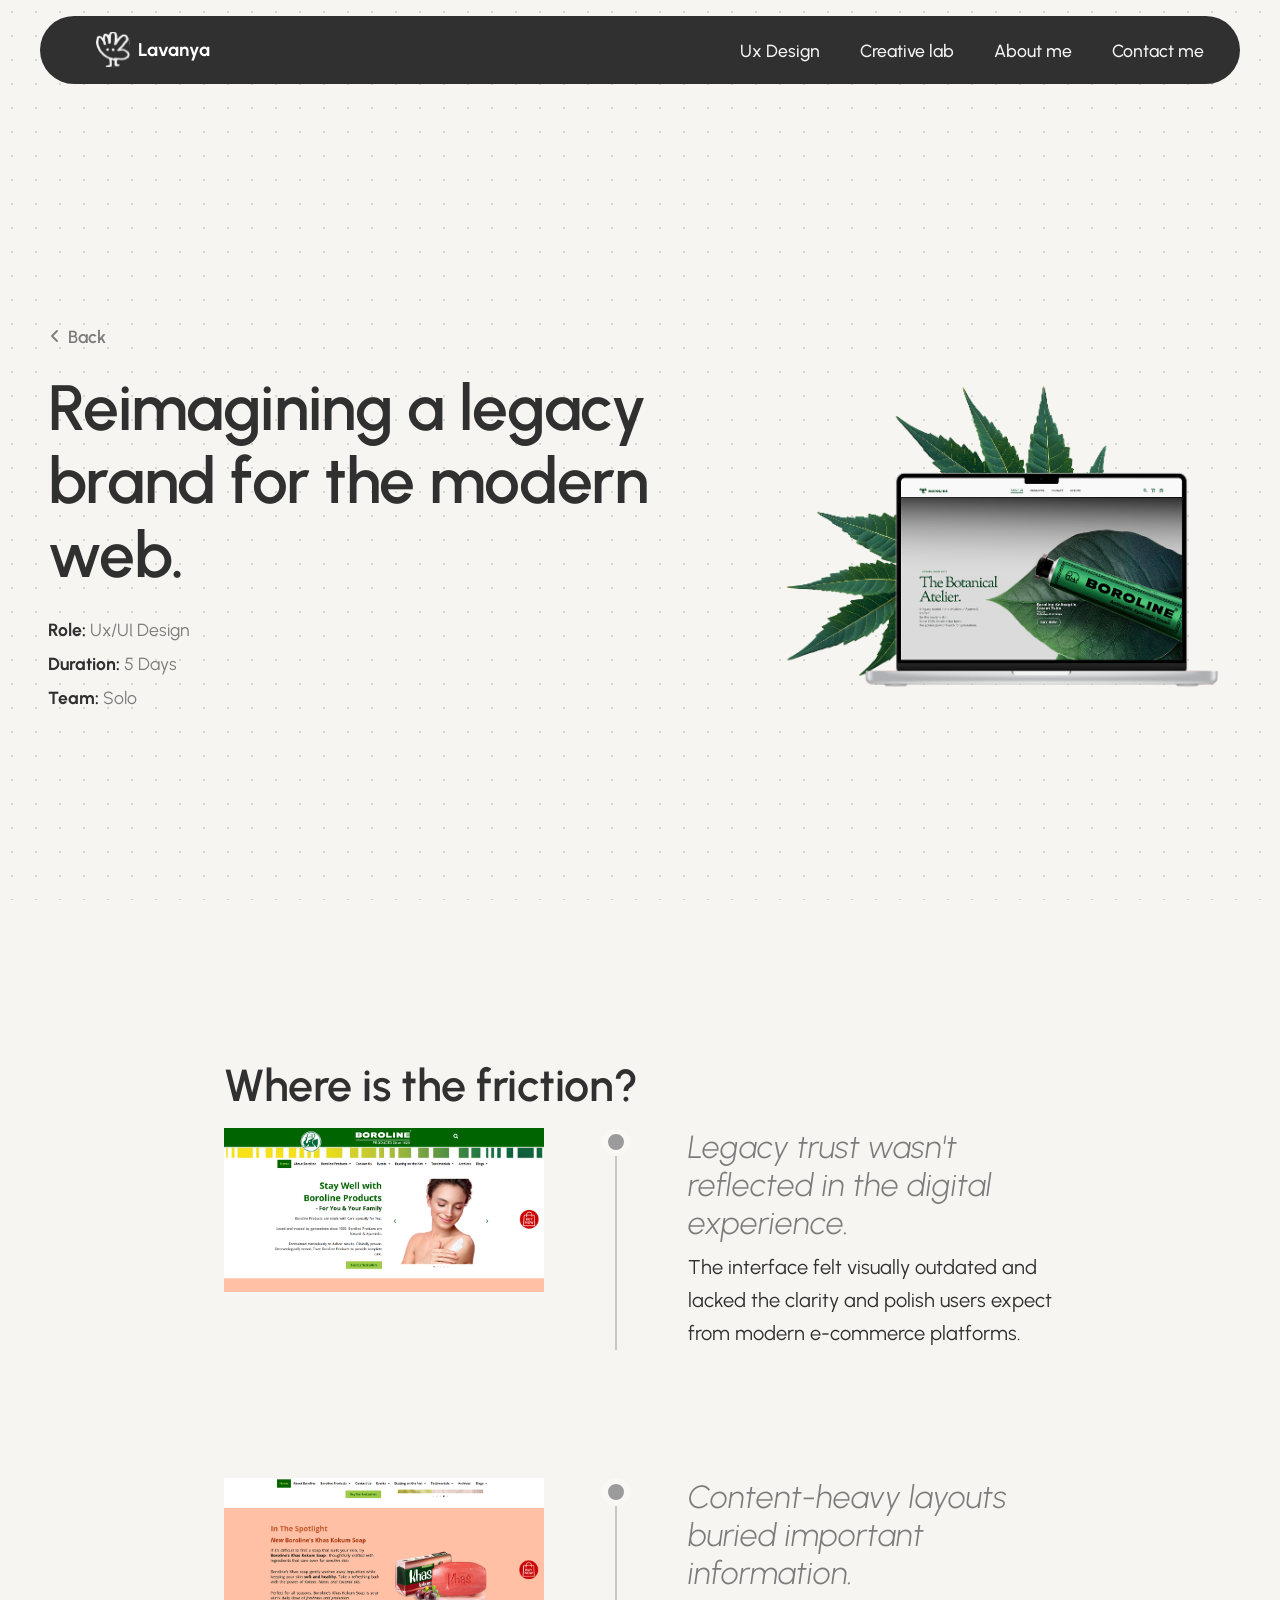
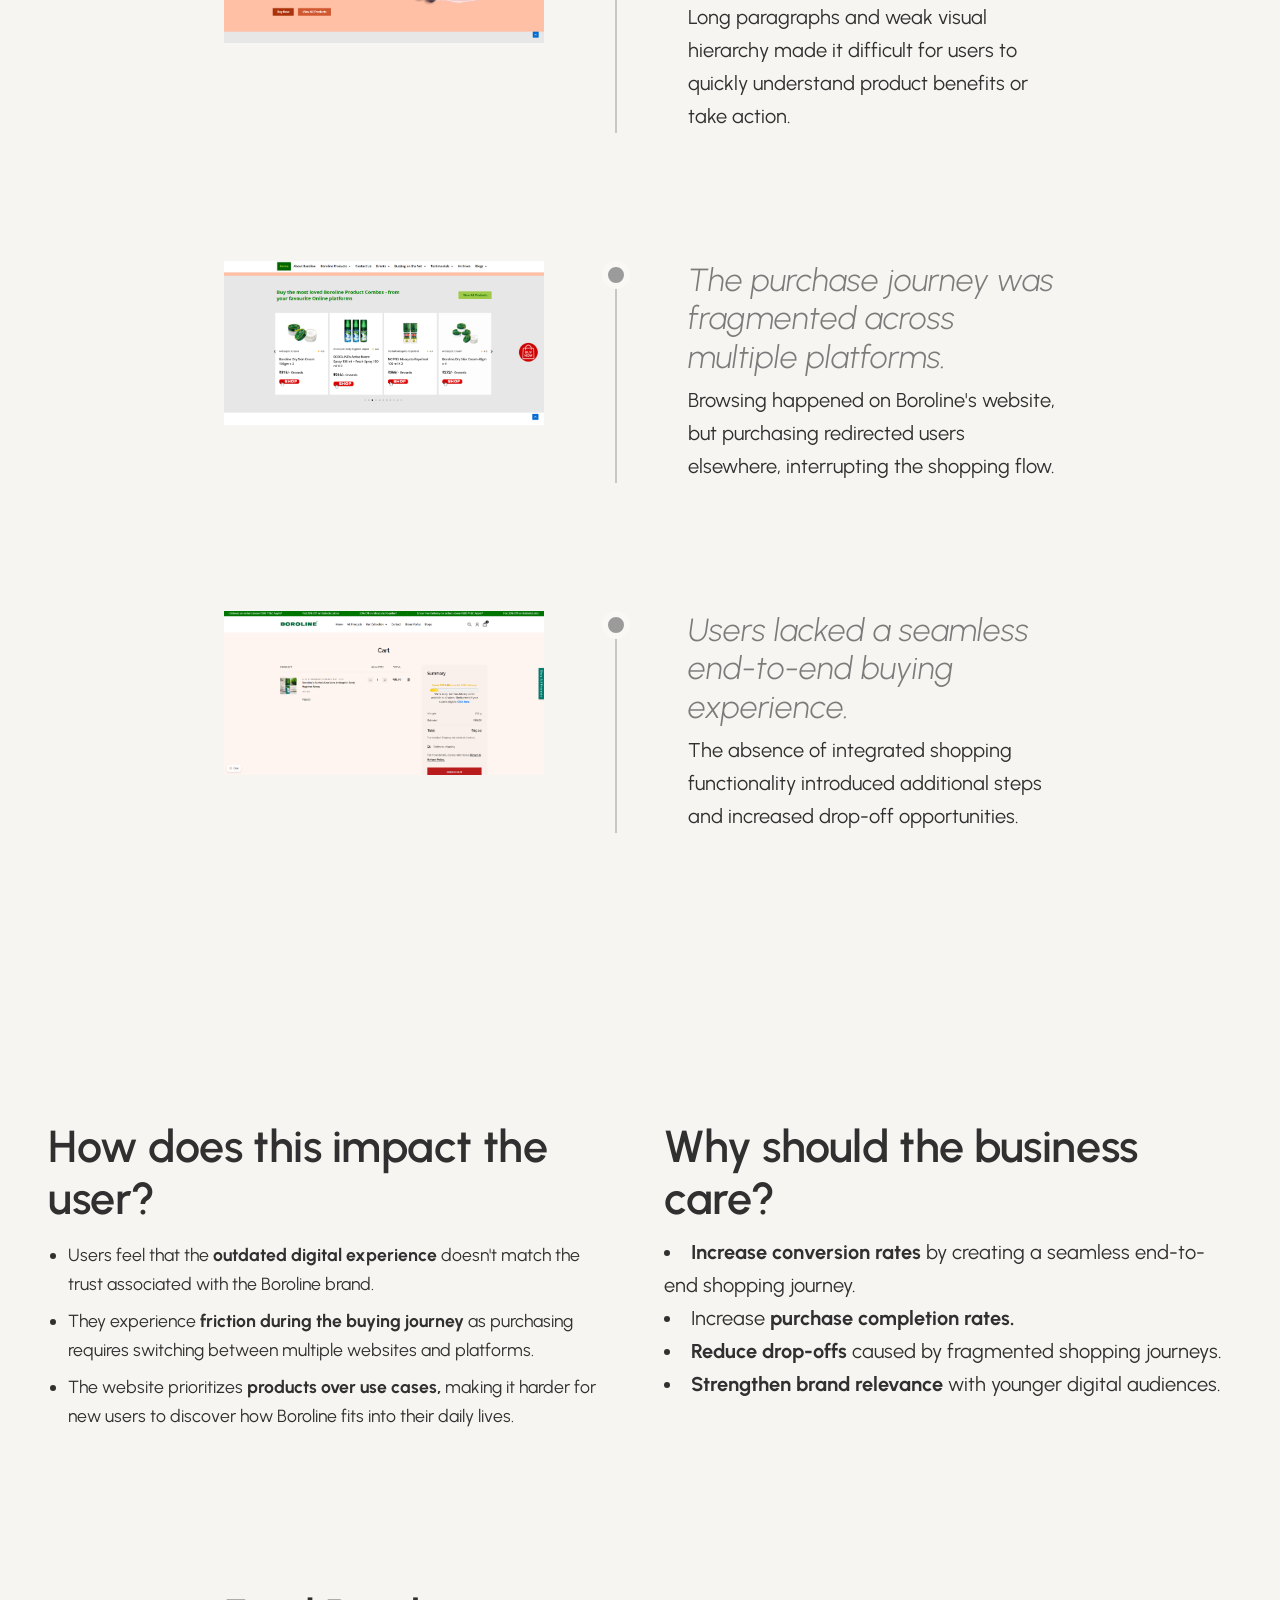
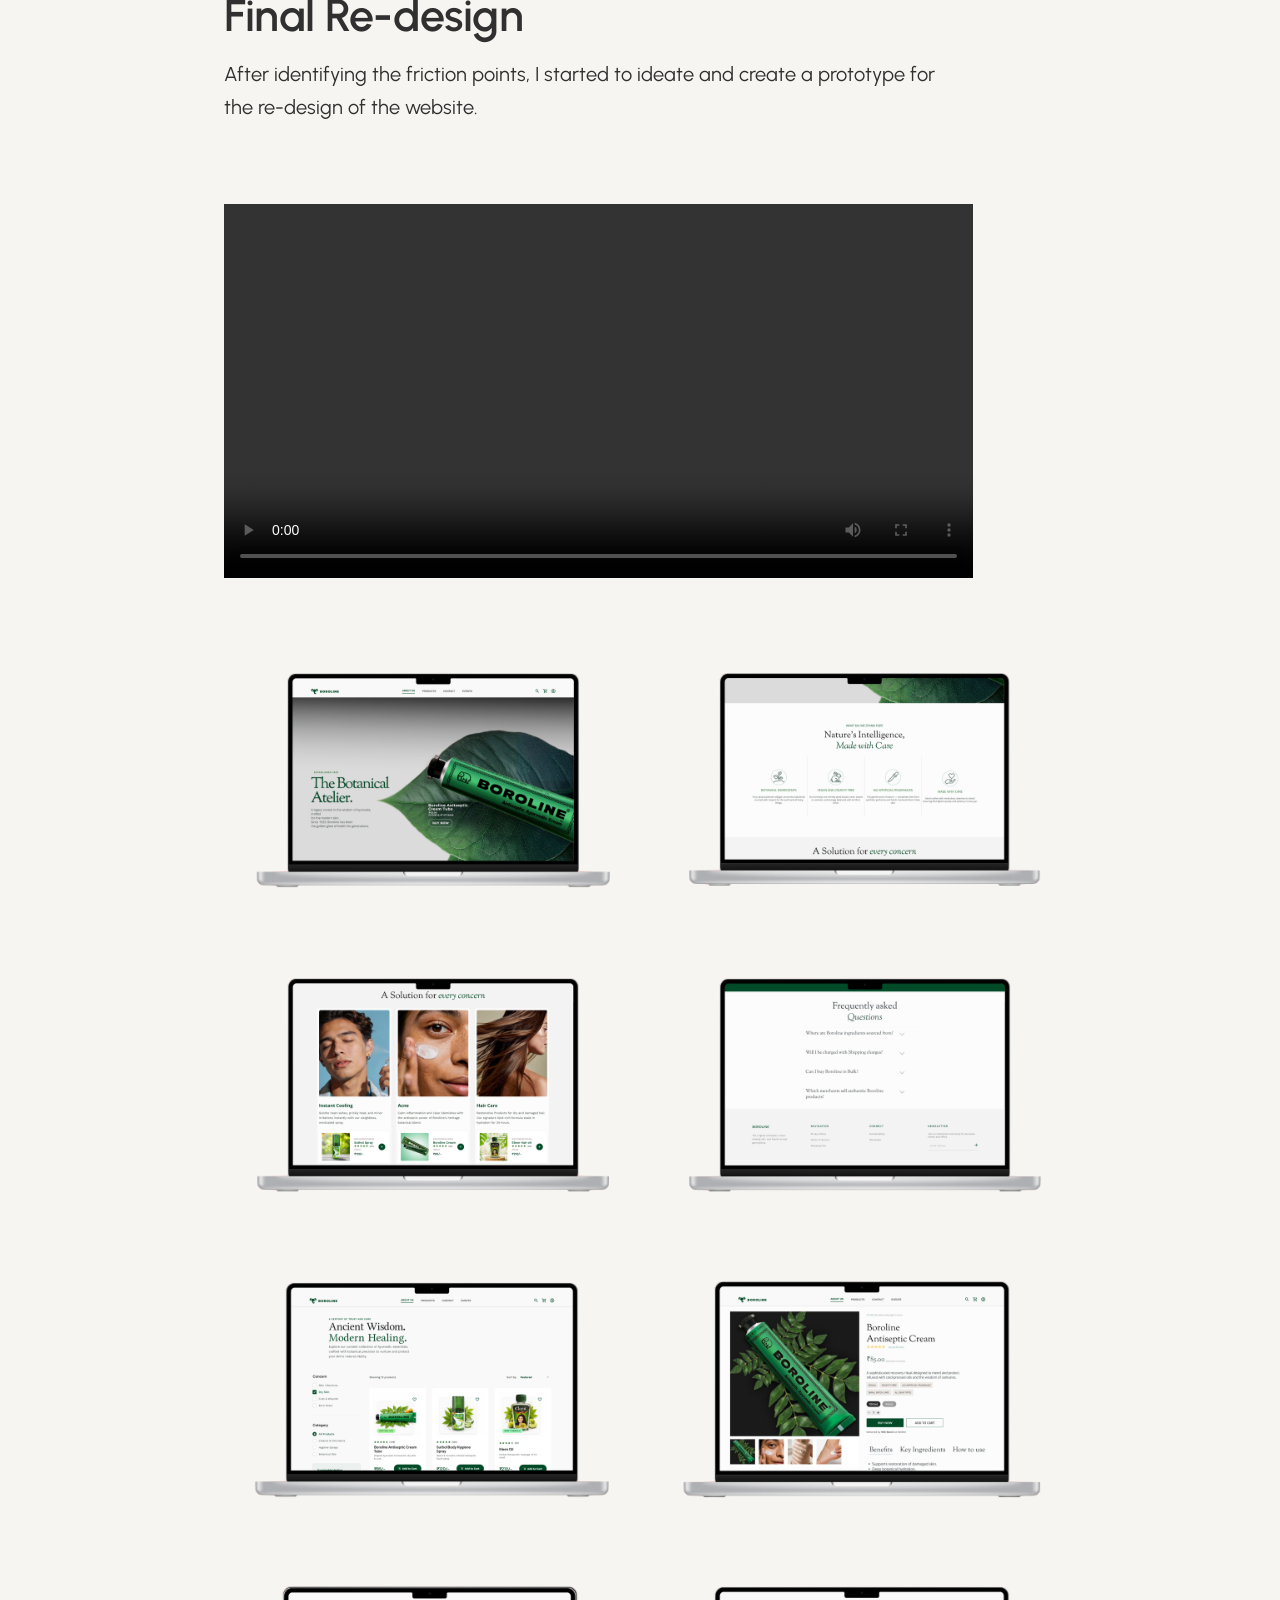
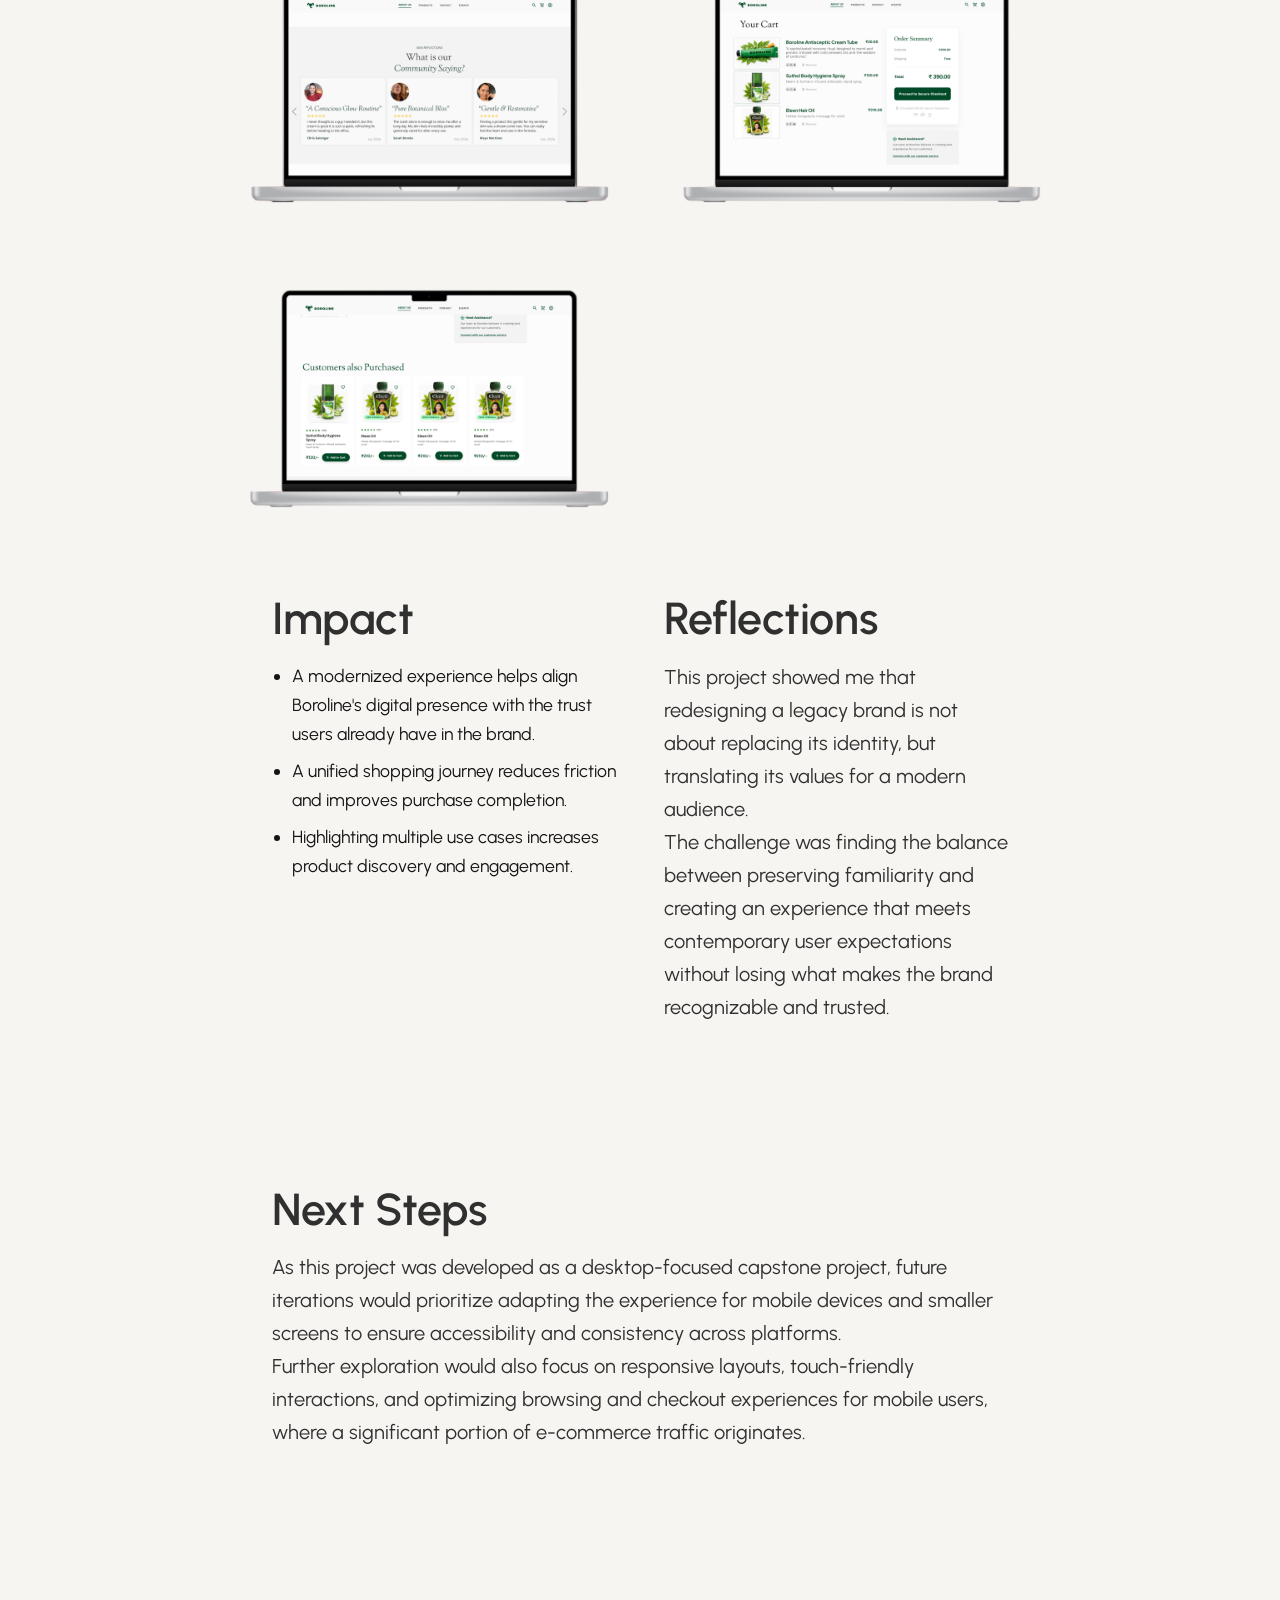
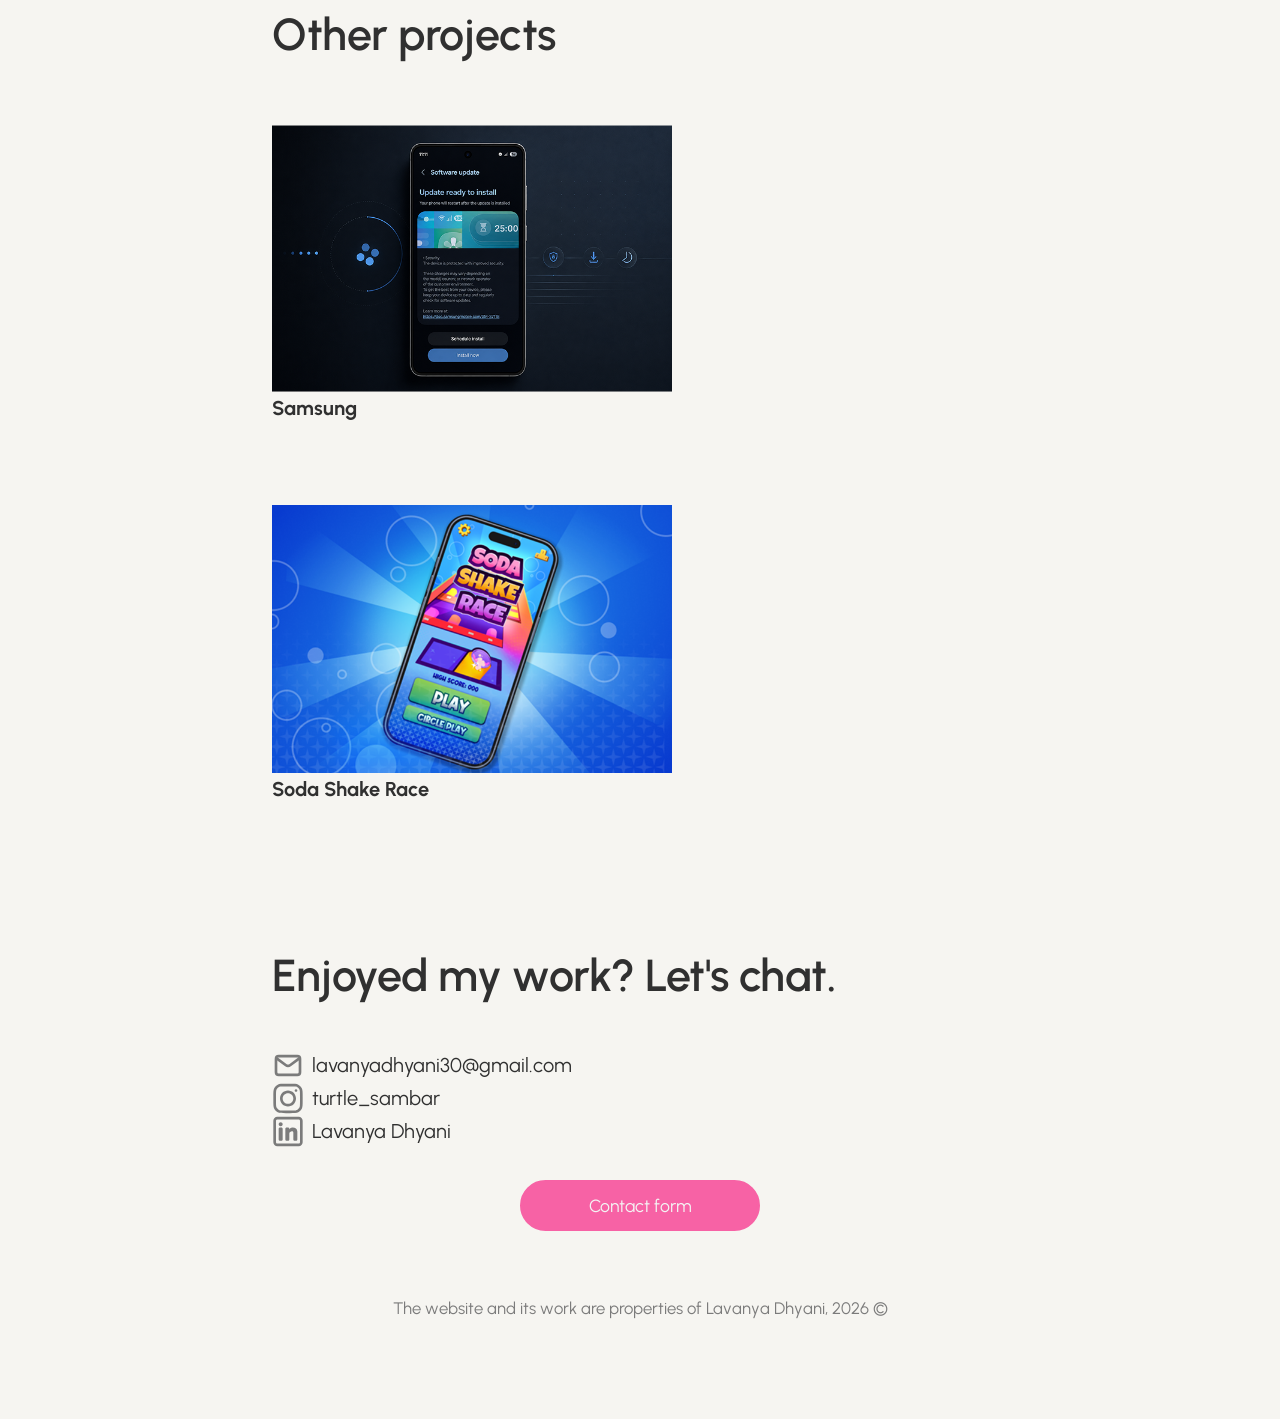
==== Boroline.html @ c887b166 "15-07-2026 19:47" ====
<!DOCTYPE html>
<html lang="en">
<head>
  <meta charset="UTF-8">
  <meta name="viewport" content="width=device-width, initial-scale=1.0">
  <title>Boroline — UX Case Study | Lavanya Dhyani</title>
  <meta name="description" content="A UX case study reimagining how Samsung handles software update permissions — less jarring, more transparent, and better for the user.">
  <link rel="preconnect" href="https://fonts.googleapis.com">
  <link rel="preconnect" href="https://fonts.gstatic.com" crossorigin>
  <link href="https://fonts.googleapis.com/css2?family=Urbanist:wght@400;500;600;700;800&display=swap" rel="stylesheet">
  <link rel="stylesheet" href="./css/style.css">
 
</head>
<body>

  <a class="skip-link" href="#main-content">Skip to main content</a>
  <div class="dot-grid-bg" aria-hidden="true"></div>

 <!-- ============ HEADER / NAV (fixed on every breakpoint) ============ -->
  <header class="site-header" id="top">
    <div class="nav-pill">

      <a class="logo" href="#hero-content" aria-label="Lavanya, back to top of page">
        <svg class="logo-icon" viewBox="0 0 32 32" aria-hidden="true" focusable="false">
          <img src="assets/images/logo.svg" alt="hand caricature that waves at you">
        </svg>
        <span class="logo-text">Lavanya</span>
      </a>

      <!-- Visible inline on desktop, hidden below 1024px -->
      <nav class="primary-nav" aria-label="Primary">
        <ul>
          <li><a href="index.html#ux-design">Ux Design</a></li>
          <li><a href="index.html#creative-lab">Creative lab</a></li>
          <li><a href="index.html#about">About me</a></li>
          <li><a href="index.html#contact-me">Contact me</a></li>
        </ul>
      </nav>

      <!-- Visible below 1024px, hidden on desktop -->
      <button type="button" class="menu-toggle" id="menu-toggle" aria-expanded="false" aria-controls="mobile-menu" aria-label="Open menu">
        <span class="hamburger-icon" aria-hidden="true">
          <span></span><span></span><span></span>
        </span>
      </button>

    </div>
  </header>

  <!-- ============ MOBILE / TABLET SLIDE-IN MENU ============ -->
  <div class="mobile-menu" id="mobile-menu" role="dialog" aria-modal="true" aria-label="Site navigation" aria-hidden="true">
    <div class="mobile-menu-inner">
      <div class="mobile-menu-header">
        <a class="logo logo--light" href="#top" aria-label="Lavanya, back to top of page">
          <svg class="logo-icon" viewBox="0 0 32 32" aria-hidden="true" focusable="false">
             <img src="assets/images/logo.svg" alt="hand caricature that waves at you">
          </svg>
          <span class="logo-text">Lavanya</span>
        </a>
        <button type="button" class="menu-close" id="menu-close" aria-label="Close menu">
          <svg viewBox="0 0 24 24" aria-hidden="true" focusable="false">
            <path d="M5 5L19 19M19 5L5 19" stroke="currentColor" stroke-width="2" stroke-linecap="round"/>
          </svg>
        </button>
      </div>

      <nav aria-label="Mobile">
        <ul class="mobile-nav-list">
          <li><a href="index.html#ux-design">Ux Design</a></li>
          <li><a href="index.html#creative-lab">Creative lab</a></li>
          <li><a href="index.html#about">About me</a></li>
          <li><a href="index.html#contact-me">Contact me</a></li>
        </ul>
      </nav>
    </div>
  </div>

  <main id="main-content">

    <!-- ===== HERO ===== -->
    <section class="cs-hero">
   

      <div class="cs-hero-inner">

        <div class="cs-hero-text">
          <a class="cs-back" href="index.html" aria-label="Back to portfolio">
            <svg width="14" height="14" viewBox="0 0 14 14" aria-hidden="true" focusable="false" fill="none">
              <path d="M9 2L4 7l5 5" stroke="currentColor" stroke-width="1.8" stroke-linecap="round" stroke-linejoin="round"/>
            </svg>
            Back
          </a>
          <h1>Reimagining a legacy brand for the modern web.</h1>
          <ul class="cs-meta-list">
            <li><span class="meta-label">Role:</span> Ux/UI Design</li>
            <li><span class="meta-label">Duration:</span> 5 Days</li>
            <li><span class="meta-label">Team:</span> Solo</li>
          </ul>
        </div>

        <!-- Replace placeholder with your phone mockup PNG (transparent bg) -->
        <div class="cs-hero-img-wrap">
          <img src="./assets/images/Boroline/Boroline_Hero.png" alt="mock-up of a modern and new Boroline website" loading="eager">
        </div>

      </div>
    </section>

     <!========== ! Where is the friction ====================> 

    <section class="friction-section">

    <h2>Where is the friction?</h2>

  

    <!-- 1-->
    <div class="friction-item">

        <div class="friction-images">
            <img src="assets/images/Boroline/Bor_olddes_1.png" alt="illustration of a woman trying to book a taxi through app but accidentally clicking auto-update button instead">
            
        </div>

        <div class="friction-divider">
            <div class="friction-dot"></div>
        </div>

        <div class="friction-content">

            <blockquote class="Friction-quote">
               Legacy trust wasn't reflected in the digital experience.
            </blockquote>

            <p >
                The interface felt visually outdated and lacked the clarity and polish users expect from modern e-commerce platforms.
            </p>

      


        </div>

    </div>

        <!-- 2-->
    <div class="friction-item">

        <div class="friction-images">
            <img src="assets/images/Boroline/Bor_olddes_2.png" alt="illustration of a woman trying to book a taxi through app but accidentally clicking auto-update button instead">
            
        </div>

        <div class="friction-divider">
            <div class="friction-dot"></div>
        </div>

        <div class="friction-content">

            <blockquote class="Friction-quote">
               Content-heavy layouts buried important information.
            </blockquote>

            <p >
                Long paragraphs and weak visual hierarchy made it difficult for users to quickly understand product benefits or take action.
            </p>

      


        </div>

    </div>

    
        <!-- 3-->
    <div class="friction-item">

        <div class="friction-images">
            <img src="assets/images/Boroline/Bor_olddes_3.png" alt="illustration of a woman trying to book a taxi through app but accidentally clicking auto-update button instead">
            
        </div>

        <div class="friction-divider">
            <div class="friction-dot"></div>
        </div>

        <div class="friction-content">

            <blockquote class="Friction-quote">
               The purchase journey was fragmented across multiple platforms.
            </blockquote>

            <p >
                Browsing happened on Boroline's website, but purchasing redirected users elsewhere, interrupting the shopping flow.
            </p>

      


        </div>

    </div>

            <!-- 4-->
    <div class="friction-item">

        <div class="friction-images">
            <img src="assets/images/Boroline/Bor_olddes_6.png" alt="illustration of a woman trying to book a taxi through app but accidentally clicking auto-update button instead">
            
        </div>

        <div class="friction-divider">
            <div class="friction-dot"></div>
        </div>

        <div class="friction-content">

            <blockquote class="Friction-quote">
              Users lacked a seamless end-to-end buying experience.
            </blockquote>

            <p >
                The absence of integrated shopping functionality introduced additional steps and increased drop-off opportunities.
            </p>

      


        </div>

    </div>

   
   

</section>
    
    <!-- ===== USER GOALS / BUSINESS GOALS ===== -->
    <section class="cs-section" aria-labelledby="goals-heading">
      <div class="cs-inner">
        <div class="cs-goals-grid">
          <div>
            <h2 id="goals-heading">How does this impact the user?</h2>
        
            <ul class="cs-goal-list">
              <li>Users feel that the <b>outdated digital experience </b> doesn't match the trust associated with the Boroline brand. </b></li>
              <li>They experience <b>friction during the buying journey </b> as purchasing requires switching between multiple websites and platforms.</li>
  
              <li>The website prioritizes <b>products over use cases, </b> making it harder for new users to discover how Boroline fits into their daily lives.</li>
              

            </ul>
          </div>
          <div>
            <h2>Why should the business care?</h2>
            
              <li><b>Increase conversion rates </b> by creating a seamless end-to-end shopping journey.</li>
        
              <li>Increase <b>purchase completion rates.</b> </li>
              <li><b>Reduce drop-offs </b> caused by fragmented shopping journeys.</li>
              <li> <b>Strengthen brand relevance </b>with younger digital audiences.</li>
            </ul>
          </div>
        </div>
      </div>
    </section>

    <!-- ===== DESIGN PROCESS ===== -->
    <section class="friction-section">

    <h2>Final Re-design</h2>

    <p class="friction-intro">
        After identifying the friction points, I started to ideate and create a prototype for the re-design of the website. </P>

           <video controls preload="metadata"  width="90%" height="50%"  >
               <source src="assets/images/Boroline/BorolineScreenRecording.mp4" type="video/mp4">
               <track kind="captions" src="captions.vtt" srclang="en" label="English">
              
             </video>

        <div class="boro-final-des">

        <div class="boro-img-conainer">
           <img class="boro-final-img" loading="eager" src="assets/images/Boroline/1.png">
             
           </div>

        
        <div class="boro-img-conainer">
           <img class="boro-final-img" loading="eager" src="assets/images/Boroline/2.png">
             
           </div>

        
        <div class="boro-img-conainer">
           <img class="boro-final-img" loading="eager" src="assets/images/Boroline/3.png">
            
           </div>

        
        <div class="boro-img-conainer">
           <img class="boro-final-img" loading="eager" src="assets/images/Boroline/4.png">
             
           </div>
        
        
        <div class="boro-img-conainer">
           <img class="boro-final-img" loading="eager" src="assets/images/Boroline/5.png">
             
           </div>

           
        <div class="boro-img-conainer">
           <img class="boro-final-img" loading="eager" src="assets/images/Boroline/6.png">
             
           </div>

        
        <div class="boro-img-conainer">
           <img class="boro-final-img" loading="eager" src="assets/images/Boroline/7.png">
            
           </div>

          
        <div class="boro-img-conainer">
           <img class="boro-final-img" loading="eager" src="assets/images/Boroline/8.png">
             
           </div>

          
        <div class="boro-img-conainer">
           <img class="boro-final-img" loading="eager" src="assets/images/Boroline/9.png">
            
           </div>

   
           
       
        
        </div>

    

    <!-- ===== IMPACT & REFLECTIONS ===== -->
    <section class="cs-section" aria-labelledby="impact-heading">
      <div class="cs-inner">
        <div class="cs-two-col">
          <div>
            <h2 id="impact-heading">Impact</h2>
            <ul class="cs-bullet-list">
              <li>A modernized experience helps align Boroline's digital presence with the trust users already have in the brand.</li>
              <li>A unified shopping journey reduces friction and improves purchase completion.</li>
              <li>Highlighting multiple use cases increases product discovery and engagement.</b></li>
            </ul>
          </div>
          <div>
            <h2>Reflections</h2>
            <p>This project showed me that redesigning a legacy brand is not about replacing its identity, but translating its values for a modern audience. <br>The challenge was finding the balance between preserving familiarity and creating an experience that meets contemporary user expectations without losing what makes the brand recognizable and trusted.
</p>
            
          </div>
        </div>
      </div>
    </section>

    <!-- ===== Next steps ===== -->
    <section class="cs-section" aria-labelledby="research-heading">
      <div class="cs-inner">
        <h2 id="research-heading">Next Steps</h2>
     <p>  As this project was developed as a desktop-focused capstone project, future iterations would prioritize adapting the experience for mobile devices and smaller screens to ensure accessibility and consistency across platforms. <br>

Further exploration would also focus on responsive layouts, touch-friendly interactions, and optimizing browsing and checkout experiences for mobile users, where a significant portion of e-commerce traffic originates.</p>
    </section>
     <!-- ===== other projects ===== -->
        <section class="my-other-projects" aria-labelledby="research-heading">
      <div class="other-projects">
        <h2 id="research-heading">Other projects</h2>
        <div class="other-proj-img-container">

        <div class="projects-thumbnails"> 
          <a href=Samsung.html class="other-proj-link">
           <img src="assets/images/samsung-thumnail.png" class="other-proj-img" alt="soda shake race thumbnail"> </a>
              <figcaption> <a href=Samsung.html class="other-proj-link"> Samsung</a>
              </figcaption> 
        </div>
        
         <div class="projects-thumbnails"> <a href=SodaShakeRace.html class="other-proj-link">
           <img src="assets/images/sodashakerace-thumnail.png" class="other-proj-img" alt="soda shake race thumbnail"></a>
             <figcaption> <a href=SodaShakeRace.html class="other-proj-link">Soda Shake Race </a></figcaption>
           </div>
      </div>
      
            
    </section>
     <!-- ============ Contact info ============ -->
     <section class="contact-me" id="contact-me">
      <div class="contact-heading"> <h2> Enjoyed my work? Let's chat.</h2>
  <div class="contact-icons"></div> 
  </div> 
  <div class="contact-list">
   <ul class="contact information"> 
    <li class="contact-list"> <img class="contact-icons" src="assets\images\email-svgrepo-com.svg" alt="email icon"> <a href="mailto:lavanyadhyani30@gmail.com" class="contact-links" target="_blank">lavanyadhyani30@gmail.com </a></li> 
    <li class="contact-list"> <img class="contact-icons" src="assets\images\instagram-svgrepo-com.svg" alt="instagram logo icon"> <a href="https://www.instagram.com/turtle_sambar?utm_source=ig_web_button_share_sheet&igsh=ZDNlZDc0MzIxNw==" class="contact-links" target="_blank">turtle_sambar</a></li> 
    <li class="contact-list"> <img class="contact-icons" src="assets\images\linkedin-svgrepo-com.svg" alt="Linkedin logo icon"> <a href="https://www.linkedin.com/in/lavanya-dhyani-18b6351b6/" class="contact-links" target="_blank">Lavanya Dhyani</a></li> 
   </ul>
  </div>
     <a href="https://forms.gle/J1qHpNPvdezKKwYs8" target="_blank">
     <button class="body-button"> Contact form
  </button> </a>
 </section>

   <p class="copyright"> The website and its work are properties of Lavanya Dhyani, 2026 &copy;</p>

  </main>

  <button id="backToTop" aria-label="Go to top">
    ↑
</button>

  <script src="../js/script.js"></script>
  <script src="../js/slow-scroll.js"></script>
</body>
</html>
---- css/style.css ----
/* =========================================================
   LAVANYA — PORTFOLIO STYLESHEET
   Built mobile-first. Breakpoints used throughout:
     - 560px  -> small tablet tweaks (e.g. Creative Lab grid)
     - 1024px -> desktop layout (nav, two-column sections)
   Search "GSAP HOOK" to find spots meant for later animation.
   ========================================================= */

/* ---------- 1. RESET ---------- */
*,
*::before,
*::after {
  box-sizing: border-box;
  margin: 0;
  padding: 0;
}

html {
  -webkit-text-size-adjust: 100%;
  scroll-behavior: smooth;
}

img {
  max-width: 100%;
  display: block;
}

a {
  color: inherit;
  text-decoration: none;
}

ul {
  list-style: none;
}

button {
  font: inherit;
  color: inherit;
  background: none;
  border: none;
  cursor: pointer;
}

/* ---------- 2. DESIGN TOKENS ---------- */
:root {
  /* Color */
  --color-bg: #f6f5f1;
  --color-dot: #d7d4cb;
  --color-surface-dark: #303030;
  --color-text: #303030;
  --color-text-muted: #7B7B7B;
  --color-border: #e1ddd3;
  --color-accent: #f2a8c9;
  --color-tag-bg: #262626;
  --color-tag-text: #F4F4F4;
  --color-focus: #c43d83;

  /* Type */
  --font-base: 'Urbanist', -apple-system, BlinkMacSystemFont, 'Segoe UI', sans-serif;
  --fs-h1: clamp(1.5rem, 2rem + 3.5vw, 4rem);
  --fs-h2: clamp(1.5rem, 2rem + 1vw, 3rem);
  --fs-h3: clamp(1.15rem, 1.25rem + 0.5vw, 2rem);
  --fs-body: clamp(1rem, 1rem + 0.5vw, 1.25rem);
  --fs-small: 1.1rem;
  --fs-eyebrow: clamp(1rem, 1rem + 0.5vw, 1.25rem);
  --lh-body: 1.65;

  /* Layout */
  --container-width: 1200px;
  --container-pad: 1.25rem;
  --nav-height: 4.25rem;
  --radius-pill: 999px;
  --radius-md: 14px;

  /* Motion (overridden to 0 under reduced-motion below) */
  --transition-fast: 0.2s ease;
  --transition-menu: 0.35s ease;
}

@media (min-width: 560px) {
  :root {
    --container-pad: 2rem;
  }
}

@media (min-width: 1024px) {
  :root {
    --container-pad: 3rem;
  }

}



/* ---------- 3. BASE ---------- */
body {
  font-family: var(--font-base);
  font-size: var(--fs-body);
  line-height: var(--lh-body);
  color: var(--color-text);
  background-color: var(--color-bg);
  min-height: 100vh;
}

h1, h2, h3 {
  font-weight: 600;
  line-height: 1.15;
  letter-spacing: -0.01em;
}

h1 { font-size: var(--fs-h1); }
h2 { font-size: var(--fs-h2); }
h3 { font-size: var(--fs-h3); font-weight: 700; }

p {
  color: #303030;
}

/* Reusable centered container */
.container {
  width: 100%;
  max-width: var(--container-width);
  margin-inline: auto;
  padding-inline: var(--container-pad);
}

/* ---------- 4. ACCESSIBILITY HELPERS ---------- */

/* Visible only when focused via keyboard (WCAG 2.4.1 Bypass Blocks) */
.skip-link {
  position: fixed;
  top: 0;
  left: 0;
  transform: translateY(-120%);
  background: var(--color-surface-dark);
  color: #fff;
  padding: 1rem 1.5rem;
  z-index: 3000;
  border-radius: 0 0 var(--radius-md) 0;
  transition: transform var(--transition-fast);
}

.skip-link:focus {
  transform: translateY(0);
}

.contact-header{
    display:flex;
    flex-direction:column;
    gap:1rem;
}

.contact-icons {
  width: 2rem;
  height: 2 rem;
}

.contact-me{
    display:flex;
    flex-direction:column;
    gap:2rem;
    align-items: left;
}

.contact-icons{
    display:flex;
    flex-direction:column;
    gap:.8rem;
}

.contact-list {
  width: 100%;
  gap: 0.5rem;
  display: flex;
  flex-direction: row;
}

.contact-links {
  opacity: 1;
  decoration: none;
}

.contact-links:hover {
  opacity: 0.5;
  text-decoration: underline;
}

.body-button {
  background:#f762a5;
  width: 15rem;
  color: var(--color-tag-text);
  font-size: var(--fs-small);
  padding-top: 0.5rem;
  padding-bottom: 0.5rem;
  padding-left: 1rem;
  padding-right: 1rem;
  border-radius: var(--radius-pill);
  border-style: solid;
  border-color:#f762a5;
  cursor:pointer;
  opacity: 1;
  transition: 0.5s;
}


.body-button:hover {
  background:#f2a8c9;
}

.body-button:active {
  opacity: 0.5;
}

.contact-heading {
  width: 100%;
  align-items: left;
}


/* Consistent, clearly visible focus state on every interactive element
   (WCAG 2.4.7 Focus Visible). Relies on :focus-visible so mouse clicks
   don't show an outline, only keyboard/AT focus does. */
a:focus-visible,
button:focus-visible {
  outline: 3px solid var(--color-focus);
  outline-offset: 3px;
  border-radius: 4px;
}

/* Respect users who've asked for less motion (WCAG 2.3.3) */
@media (prefers-reduced-motion: reduce) {
  html {
    scroll-behavior: auto;
  }
  *,
  *::before,
  *::after {
    animation-duration: 0.001ms !important;
    animation-iteration-count: 1 !important;
    transition-duration: 0.001ms !important;
    scroll-behavior: auto !important;
  }
}

/* ---------- 5. FIXED DOT-GRID BACKGROUND ----------
   position: fixed means it sits relative to the viewport, so it never
   scrolls with the page content. Sits behind everything (z-index -1). */
.dot-grid-bg {
  position: fixed;
  inset: 0;
  z-index: -1;
  background-image: radial-gradient(circle, var(--color-dot) 1px, transparent 1px);
  background-size: 24px 24px;
  pointer-events: none;
}

/* ---------- 6. HEADER / FIXED NAV ---------- */
.site-header {
  position: fixed;
  top: 1rem;
  left: 0;
  right: 0;
  z-index: 1000;
  display: flex;
  justify-content: center;
  padding-inline: 1rem;
}

.nav-pill {
  width: 100%;
  max-width: var(--container-width);
  display: flex;
  align-items: center;
  justify-content: space-between;
  gap: 1rem;
  background: var(--color-surface-dark);
  color: #F4F4F4;
  border-radius: var(--radius-pill);
  padding: 0.6rem 2rem 0.6rem 1.50rem;
  min-height: var(--nav-height);
}

.logo {
  display: inline-flex;
  align-items: center;
  gap: 0.5rem;
  font-weight: 700;
  font-size: 1.15rem;
  color: #fff;
  flex-shrink: 0;
}

.logo-icon {
  width: 1.5rem;
  height: 1.5rem;
}

/* Desktop nav links: hidden until 1024px */
.primary-nav {
  display: none;
}

.primary-nav ul {
  display: flex;
  align-items: center;
  gap: 2rem;
}

.primary-nav a {
  font-size: var(--fs-small);
  font-weight: 500;
  padding: 0.5rem 0.25rem;
  transition: opacity var(--transition-fast);
}

.primary-nav a:hover {
  color:#f2a8c9;
}

/* Hamburger button: visible until 1024px */
.menu-toggle {
  display: inline-flex;
  align-items: center;
  justify-content: center;
  width: 3rem;
  height: 3rem;
  border-radius: 50%;
}

.menu-toggle:hover {
  background: rgba(255, 255, 255, 0.08);
}

.hamburger-icon {
  display: inline-flex;
  flex-direction: column;
  justify-content: center;
  gap: 5px;
  width: 1.4rem;
}

.hamburger-icon span {
  display: block;
  height: 2px;
  width: 100%;
  background: currentColor;
  border-radius: 2px;
}

/* ---------- 7. MOBILE / TABLET SLIDE-IN MENU ----------
   Off-canvas panel that slides in from the right.
   "is-open" is toggled by js/script.js. */

.mobile-menu {
  position: fixed;
  inset: 0;
  z-index: 1100;
  background: linear-gradient(180deg, #232323 0%, #141414 100%);
  color: #fff;
  transform: translateX(100%);
  transition: transform var(--transition-menu);
  /* GSAP HOOK: replace the transform transition above with a GSAP
     timeline if you want a more elaborate open/close animation. */
}

.mobile-menu.is-open {
  transform: translateX(0);
}

.mobile-menu-inner {
  height: 100%;
  display: flex;
  flex-direction: column;
  padding: 1.5rem;
}

.mobile-menu-header {
  display: flex;
  align-items: center;
  justify-content: space-between;
}

.logo--light {
  color: #fff;
}

.menu-close {
  width: 3rem;
  height: 3rem;
  display: inline-flex;
  align-items: center;
  justify-content: center;
  border-radius: 50%;
}

.menu-close:hover {
  background: rgba(255, 255, 255, 0.08);
}

.menu-close svg {
  width: 1.5rem;
  height: 1.5rem;
}

.mobile-nav-list {
  display: flex;
  flex-direction: column;
  align-items: center;
  gap: 2rem;
  margin-top: 4.5rem;
}

.mobile-nav-list a {
  font-size: 1.5rem;
  font-weight: 500;
  padding: 0.5rem 1rem;
}

/* Lock body scroll while the menu is open (class added by JS) */
body.menu-open {
  overflow: hidden;
}

/* ---------- 8. HERO ---------- */
.hero-heading {
    opacity: 0;
    transform: translateY(60px);
    animation: heroFadeUp 1s ease-out forwards;
    animation-delay: 0.3s;
}

@keyframes heroFadeUp {
    from {
        opacity: 0;
        transform: translateY(60px);
    }

    to {
        opacity: 1;
        transform: translateY(0);
    }
}

.hero {
  display: flex;
  flex-direction: column;
  min-height: 100vh; 
  justify-content: flex-end;
  align-items: center;
}

.h1-container {
width: 60%;
height: 50%;
display:flex;
justify-content:center;
align-items:center;

}

.flower-strip {
  width: 100%;
  height: 100%;
  overflow: hidden;
  display: flex;
  flex-direction: column;
  justify-content: flex-end,;
}

.flower-strip img {
  width: 100%;
  height: 100%;
  display:block;
  object-fit: cover;
  /* GSAP HOOK: swap object-fit:cover for a wider source image (e.g.
     width: auto; max-width: none;) and pan it horizontally for a
     film-strip animation. */
}

.flower-strip--top {
  margin-bottom: 1.5rem;
}

.flower-strip--bottom {
  margin-top: 1.5rem;
}
.flower-gif {
    opacity: 0;
    transform: translateY(50px);
    animation: flowerReveal 0.9s cubic-bezier(.16,1,.3,1) forwards;
    animation-delay: 0.45s;
}

@keyframes flowerReveal {
    from {
        opacity: 0;
        transform: translateY(50px);
    }

    to {
        opacity: 1;
        transform: translateY(0);
    }
}

.h1-title {
  display: flex;
  flex-direction: column;
  justify-content: center;
  align-content: center;
  font-weight: 800;
  line-height: 1.15;
  letter-spacing: -0.01em;
  font-size: var(--fs-h1);
  width: 50%;
}

.hero-heading {
  display: flex;
  text-align: center;
  flex-direction: column;
  gap: 1rem;
  align-items: center;
  justify-content: center;
  margin-bottom: 2rem;

}

.eyebrow {
  color: var(--color-text-muted);
  font-size: var(--fs-eyebrow);
  font-weight: 500;
  margin-bottom: 1rem;
  text-align: center;
}
.eyebrow {
    opacity: 0;
    transform: translateX(-30px);
    animation: eyebrowReveal 0.6s ease-out forwards;
}

.hero-heading {
    opacity: 0;
    transform: translateY(60px);
    animation: heroReveal 0.9s ease-out forwards;
    animation-delay: 0.25s;
}

@keyframes eyebrowReveal {
    from {
        opacity: 0;
        transform: translateY(-30px);
    }

    to {
        opacity: 1;
        transform: translateX(0);
    }
}

@keyframes heroReveal {
    from {
        opacity: 0;
        transform: translateY(60px);
    }

    to {
        opacity: 1;
        transform: translateY(0);
    }
}

/* ---- BUT HOW DO I DO IT ---- */
.how-section {
  padding-block: 7rem;
  padding-inline: var(--container-pad);
  text-align: center;
}

.how-inner {
  max-width: var(--container-width);
  margin-inline: auto;
  
}

.how-section h2 {
  font-size: clamp(2rem, 1rem + 3vw, 3.2rem);
  font-weight: 700;
  margin-bottom: 5rem;
}

.how-grid {
  display: grid;
  grid-template-columns: repeat(4, 1fr);
  gap: 3rem 2rem;
  margin-bottom: 5rem;
}

.how-item {
  display: flex;
  flex-direction: column;
  align-items: center;
  gap: 2rem;
}
.how-item {
    opacity: 0;
    transform: translateY(40px);
    transition:
        opacity 0.8s cubic-bezier(.16,1,.3,1),
        transform 0.8s cubic-bezier(.16,1,.3,1);
}

.how-item.show {
    opacity: 1;
    transform: translateY(0);
}


@keyframes fadeUp {
    from {
        opacity: 0;
        transform: translateY(40px);
    }

    to {
        opacity: 1;
        transform: translateY(0);
    }
}

.how-icon {
  width: 160px;
  height: 160px;
  
}

.how-item img {
  width: 160px;
  height: 160px;
  object-fit: contain;
}

.how-item p {
  font-size: 1rem;
  color: var(--color-text-muted);
  line-height: 1.5;
}

.how-link {
  font-size: var(--fs-small);
  color: var(--color-text-muted);
  text-decoration: underline;
  text-underline-offset: 3px;
  transition: color var(--transition-fast);
}

.how-link:hover {
  color: var(--color-text);
}

@media (max-width: 640px) {
  .how-grid {
    grid-template-columns: repeat(2, 1fr);
    gap: 3rem 1.5rem;
  }

  .how-icon,
  .how-item img {
    width: 120px;
    height: 120px;
  }
}


/* ---------- 9. SECTION INTROS (shared by Ux Design / Creative Lab) ---------- */

.section-intro {
  max-width: 38rem;
  margin-bottom: 2.5rem;
  padding-top: 8rem;
}

.section-intro p {
  margin-top: 0.75rem;
}

.ux-design,
.creative-lab,
.about,
.skills,
.contact-me {
  padding-block: 4rem;
}

.ux-design,
.creative-lab,
.about,
.skills,
.contact-me {
  padding-inline: var(--container-pad);
}

.ux-design > *,
.creative-lab > *,
.about > *,
.skills > *,
.contact-me >  *{
  max-width: var(--container-width);
  margin-inline: auto;
}

/* ---------- 10. PROJECT CARDS (Ux Design) ---------- */
.project-list {
  display: flex;
  flex-direction: column;
}

.project-card {
  display: flex;
  flex-direction: column;
  gap: 1.5rem;
  padding-block: 2.5rem;
  border-bottom: 1px solid var(--color-border);
}

.project-card:first-child {
  padding-top: 0;
}

.project-image {
  width: 100%;
  aspect-ratio: 16 / 10;
  object-fit: cover;
  border-radius: 2px;
  background-color: var(--color-dot);
}

.project-content h3 a {
  display: inline-block;
  transition: opacity var(--transition-fast);
}

.project-content h3 a:hover {
  opacity: 0.65;
  text-decoration: underline;
}

.project-desc {
  color:#7B7B7B;
  margin-top: 0.5rem;
  max-width: 32rem;
}

.project-meta {
  margin-top: 1.25rem;
  display: flex;
  flex-direction: column;
  gap: 0.35rem;
  font-size: var(--fs-small);
}

.meta-label {
  font-weight: 700;
  color: var(--color-text);
  font-size: var(--fs-small);
}
.meta-label-case {
  font-size: 1.75rem;
}



/* ---------- 11. CREATIVE LAB GRID ---------- */
.lab-grid {
  display: grid;
  grid-template-columns: 1fr;
  gap: 2.5rem;
}

.lab-image {
  width: 100%;
  aspect-ratio: 4 / 3;
  object-fit: cover;
  border-radius: 2px;
  background-color: var(--color-dot);
  margin-bottom: 1rem;
}

.lab-subtitle {
  color:#7B7B7B;
  font-size: var(--fs-small);
  margin-top: 0.25rem;
}

/* ---------- 12. MEET THE DESIGNER ---------- */
.about-inner {
  display: flex;
  flex-direction: column;
  gap: 3rem;
  padding-bottom: 8rem;
  padding-top: 8rem;
}

.about-text p {
  margin-top: 1rem;
  max-width: 36rem;
}

.about-greeting {
  font-weight: 700;
  color: var(--color-text);
  margin-top: 1rem;
}



.about-visual {
  display: flex;
  flex-direction: row;
  align-items: left;
  gap: 1.5rem;
}

@media (max-width:768px){
  .about-visual {
     display: flex;
  flex-direction: column;
  align-items: left;
  gap: 1.5rem;
  }

  }


.say-hi-link {
  display: inline-block;
  width: 8rem;
  border-radius: var(--radius-md);
}

.camera-wrapper {
   position: relative;
   width: 50%;
 }

  .camera-image {
   width:100%;
   display:block;
   position:relative;
   z-index:2;
 }
 .polaroid{

   position:absolute;

    left:50%;
    bottom:10%;
   width:10rem;
   height: 10rem;
   opacity: 0%;
    transform: translateX(-50%);
    transition: 0.5s ease;
    

}
/* Mobile */
@media (max-width:768px){

    .polaroid{
      left:50%;
    bottom:10%;
        width:10rem;
        height: 10rem;
        opacity: 0;
    }

}



.camera-wrapper.printed .polaroid {
transform: translateX(-50%) translateY(98%);
opacity: 1;
}

@media (max-width: 768px) {

    .camera-wrapper.printed .polaroid {
        transform: translateX(-50%) translateY(rem98);
         opacity: 1;
    }
  }



/* ---------- 13. SKILLS / "WHAT DO I BRING" ---------- */
.skills-inner {
  display: flex;
  flex-direction: column;
  gap: 3rem;
}

.skill-group {
  margin-top: 2rem;
}

.skill-group:first-of-type {
  margin-top: 1.5rem;
}

.skill-group h3 {
  font-size: 1rem;
  font-weight: 700;
  margin-bottom: 0.75rem;
}

.tag-list {
  font-weight: lighter;
  display: flex;
  flex-wrap: wrap;
  gap: 0.6rem;
}

.tag-list li {
  background: #888888;
  color: var(--color-tag-text);
  font-size: var(--fs-small);
  padding: 1% 3%;
  border-radius: var(--radius-pill);
}

.skills-visual img {
  width: 100%;
  max-width: 22rem;
  height: 100%
  margin-inline: auto;
 }

/* =========================================================
   BREAKPOINT: ~560px and up
   Creative Lab moves from 1 to 2 columns.
   ========================================================= */
@media (min-width: 560px) {
  .lab-grid {
    grid-template-columns: 1fr 1fr;
  }
}

.creative-lab .section-intro h2 {
    opacity: 0;
    transform: translateY(30px);

    transition:
        opacity 0.8s ease-in-out,
        transform 0.8s ease-in-out;
}

.creative-lab .section-intro h2.show {
    opacity: 1;
    transform: translateY(0);
}

.about-text h2 {
    opacity: 0;
    transform: translateY(30px);

    transition:
        opacity 0.8s ease-in-out,
        transform 0.8s ease-in-out;
}

.about-text h2.show {
    opacity: 1;
    transform: translateY(0);
}

.hero-reveal {
    opacity: 0;
    transform: translateY(60px);

    animation: heroReveal 1s ease-out forwards;
    animation-delay: 0.25s;
}

@keyframes heroReveal {
    from {
        opacity: 0;
        transform: translateY(60px);
    }

    to {
        opacity: 1;
        transform: translateY(0);
    }
}
/* =========================================================
   BREAKPOINT: 1024px and up (desktop)
   - Full inline nav replaces the hamburger
   - Hero text right-aligned
   - Project cards become image-left / text-right rows
   - Meet the Designer + Skills become two-column layouts
   ========================================================= */
@media (min-width: 1024px) {

  /* Nav */
  .primary-nav {
    display: block;
  }

  .menu-toggle {
    display: none;
  }

  /* Hero: text-aligned right, single flower strip (bottom only) */
  .hero-content {
    text-align: right;
    margin-left: auto;
    margin-right: 0;
    max-width: 34rem;
  }

  .flower-strip--top {
    display: none;
  }

  /* Project cards: image left, text right */
  .project-card {
    flex-direction: row;
    align-items: center;
    gap: 3rem;
    
  }

 .project-image-link {
    flex: 0 0 45%;
    opacity: 0;
    transition: opacity 1s ease-in-out;
}

.project-image {
    width: 100%;
    display: block;
}

.project-image-link.show {
    opacity: 1;
}
  .project-content {
    flex: 1;
     opacity: 0;
    transform: translateX(80px);

    transition:
        opacity 1s ease-in-out,
        transform 1s ease-in-out;
}

.project-content.show {
    opacity: 1;
    transform: translateX(0);
}
  

  /* Meet the Designer: two columns */
  .about-inner {
    flex-direction: row;
    align-items: center;
    justify-content: space-between;
    gap: 4rem;
  }

  .about-text {
    flex: 1;
  }

  .about-visual {
    flex-shrink: 0;
  }

  /* Skills: two columns */
  .skills-inner {
    flex-direction: row;
    gap: 5rem;
  }

  .skills-text {
    flex: 1;
  }

  .skills-visual {
    flex: 1;
    display: flex;
    align-items: center;
    justify-content: center;
  }
}

/* Comfortable max width on very large screens */
@media (min-width: 1440px) {
  :root {
    --container-width: 1280px;
  }
}

.copyright {
  color:#7B7B7B;
  font-size: smaller; 
  text-align: center;
  padding-bottom: 1rem;
}

/* =========================================================
   SAMSUNG CASE STUDY — CSS ADDITIONS
   Paste at the bottom of style.css, or keep as a separate
   file (it's already linked in samsung.html).
   All spacing uses the same tokens as style.css so margins
   stay cohesive across every page.
   ========================================================= */

/* ----------------------------------------------------------
   SLOW SCROLL REVEAL
   .slow-reveal starts hidden + shifted down.
   JS (slow-scroll.js) adds .is-visible when the element
   enters the viewport. Sections with [data-slow-scroll]
   get a longer duration (1.3s vs 0.8s) via inline style
   set in JS, making them feel more deliberate.
   ---------------------------------------------------------- */
.slow-reveal {
  opacity: 0;
  transform: translateY(24px);
  transition: opacity 0.8s ease, transform 0.8s ease;
}
.slow-reveal.is-visible {
  opacity: 1;
  transform: translateY(0);
}
/* Stagger siblings so they cascade in one after the other */
.slow-reveal:nth-child(2) { transition-delay: 0.12s; }
.slow-reveal:nth-child(3) { transition-delay: 0.24s; }
.slow-reveal:nth-child(4) { transition-delay: 0.36s; }

/* ----------------------------------------------------------
   SHARED SECTION WRAPPER
   Same horizontal padding and max-width as the homepage.
   ---------------------------------------------------------- */
.cs-section {
  padding-block: 5rem;
  padding-inline: var(--container-pad);
}
.cs-inner {
  max-width: var(--container-width);
  margin-inline: auto;
}
.cs-section h2 {
  margin-bottom: 1rem;
}
.cs-desc {
  max-width: 44rem;
  margin-bottom: 2.5rem;
}

/* ----------------------------------------------------------
   HERO
   Text left, phone right on desktop.
   Large decorative pink circle sits behind the phone image.
   ---------------------------------------------------------- */
.cs-hero {
  display: flex;
  position: relative;
  height: 100vh;
  padding-top: calc(var(--nav-height) + 4rem);
  padding-bottom: ;
  padding-inline: var(--container-pad);
  
  justify-content: center;
}


.cs-hero-inner {
  position: relative;
  z-index: 1;
  max-width: var(--container-width);
  margin-inline: auto;
  display: flex;
  flex-direction: column;
  gap: 2.5rem;
}

.cs-back {
  display: inline-flex;
  align-items: center;
  gap: 0.4rem;
  font-size: var(--fs-small);
  font-weight: 600;
  color: var(--color-text-muted);
  margin-bottom: 1.25rem;
  transition: color var(--transition-fast);
}
.cs-back:hover { color: var(--color-text); }

.cs-hero-text h1 {
  max-width: 18ch;
  margin-bottom: 1.5rem;
}

.cs-meta-list {
  display: flex;
  flex-direction: column;
  gap: 0.3rem;
  font-size: var(--fs-small);
  color: var(--color-text-muted);
}

.cs-hero-img-wrap img {
  width: 100%;
  border-radius: var(--radius-md);
}

@media (min-width: 1024px) {
  .cs-hero-inner {
    flex-direction: row;
    align-items: center;
    justify-content: space-between;
    gap: 4rem;
  }
  .cs-hero-text { flex: 1; }
  .cs-hero-img-wrap {
    flex-shrink: 0;
    width: 38%;
  }
  .cs-hero-circle {
    right: -6rem;
  }
}

@media (min-width: 400px) {
  .cs-hero {
    margin-bottom: 5rem;
  }
}


/* ----------------------------------------------------------
   CURRENT AUTO UPDATE FLOW
   Horizontal scroll on mobile, natural row on desktop.
   ---------------------------------------------------------- */
.cs-flow-row {
  display: flex;
  flex-wrap: wrap;
  gap: 5rem;
  margin-top: 5rem;

}
.cs-flow-row::-webkit-scrollbar { height: 3px; }
.cs-flow-row::-webkit-scrollbar-thumb { border-radius: 99px; }

.cs-flow-item {
  display: flex;
   justify-content: space-between;
   flex-direction: column;
 width: 10rem;
 object-fit:fill;
 

}

   

 

.cs-flow-item figcaption {
  
  margin-top: 0.6rem;
  font-size: 0.85rem;
  color: var(--color-text-muted);
  text-align: left;
  font-size: 1rem;
}

@media (min-width: 1024px) {
  .cs-flow-row {
    overflow-x: visible;
  }
  .cs-flow-item { flex: 1; }
}

@media (max-width: 768px) {
  .cs-flow-row {
    overflow-x: auto;
    scroll-snap-type: x mandatory;
    -webkit-overflow-scrolling: touch;
  }
  
}

.current-flow-samsung {
  width: 50%;
}

/* ----------------------------------------------------------
   WHERE IS THE FRICTION
   Mobile: illustrations + text blocks stacked in one column.
   Desktop: three-column grid — [illustrations 2fr] [line] [text 5fr]

   The "line" column is a narrow SVG that draws one continuous
   vertical line with three filled circles, one per finding.
   The illustrations column and text column each contain three
   stacked children of equal height, so the circles land at the
   visual midpoint of each illustration.
   ---------------------------------------------------------- */

.friction-section {
    max-width: 70%;
    margin-inline: auto;
    padding: 5rem 2rem;
}


.friction-section h2 {
    margin-bottom: 1rem;
}

.friction-intro {
    margin-bottom: 5rem;
    max-width: 45rem;
}

.friction-item {
    display: grid;
    grid-template-columns: 320px 80px 1fr;
    gap: 2rem;
    align-items: start;
    margin-bottom: 8rem;
}

.friction-images {
    display: flex;
    flex-direction: column;
    gap: 1rem;
}

.friction-images img {
    width: 100%;
    display: block;
}

.friction-divider {
    position: relative;
    width: 100%;
    height: 100%;
    display: flex;
    justify-content: center;
}

.friction-divider::before {
    content: "";
    width: 2px;
    height: 100%;
    background: #c7c7c7;
    position: absolute;
    top: 0;
}

.friction-dot{
    width:28px;
    height:28px;
    border-radius:50%;
    background:#9b9b9b;
    border:6px solid #faf8f4;
    z-index:10;
}

.friction-content blockquote {
    font-size: 2rem;
    font-style: italic;
    font-weight: 300;
    line-height: 1.2;
    margin-bottom: .5rem;
}

.person-info {
    font-style: italic;
    color: #777;
    margin-bottom: 1.5rem;
}

.friction-content ul {
  width: 100%;
    list-style-type: disc;
    padding-left: 1.5rem;
}

.friction-content li {
    margin-bottom: 0.75rem;
}
.Friction-quote {
  color:#7B7B7B;
  font-size: 1.5rem;
}
@media (max-width: 768px) {

 .Friction-quote {
  color:#7B7B7B;
  font-size: 1.2rem; }
 }

@media (max-width: 768px) {

    .friction-item {
        display: flex;
        flex-direction: column;
        align-items: center;
        position: relative;
        padding-top: 4rem;
        margin-bottom: 8rem;
        z-index: 1;
    }
 
    .friction-images {
        width: min(80vw, 240px);
        margin-bottom: 2rem;
        position: relative;
        z-index: 2;
    }

    .friction-content {
        width: 100%;
        max-width: 320px;
        position: relative;
        z-index: 2;
        background:#FFFFFF;
        padding: 1.5rem;
        border-radius: var(--radius-md);
    }

    .friction-content blockquote {
        font-size: 2rem;
        line-height: 1.2;
        margin-bottom: 1rem;
    }

    .friction-content ul {
        padding-left: 1.25rem;
    }

    .friction-divider {
        position: absolute;
        top: 0;
        left: 50%;
        transform: translateX(-50%);
        width: 2px;
        height: 100%;
    }

    .friction-dot {
        width: 22px;
        height: 22px;
        border-radius: 50%;
        background: #9a9a9a;
        position: absolute;
        top: 0;
        left: 50%;
        transform: translateX(-50%);
        z-index: 5;
    }

}
@media (max-width: 768px) {

    .friction-section::before {
        left: 50%;
        z-index: 0;
        transform: translateX(-50%);
    }

}
.wireframe-image {
    width: 100%;
    display: block;
    margin-inline: auto;
    margin-bottom: rem;
    background: var(--color-dot);
}


/* ----------------------------------------------------------
   USER GOALS / BUSINESS GOALS — two columns
   ---------------------------------------------------------- */
.cs-goals-grid {
  display: grid;
  grid-template-columns: 1fr;
  gap: 3rem;
  
}
.cs-goals-grid h2 { margin-bottom: 0.75rem; }

.cs-goal-list {
  list-style: disc;
  padding-left: 1.25rem;
  margin-top: 1rem;
  display: flex;
  flex-direction: column;
  gap: 0.5rem;
}
.cs-goal-list li {
  font-size: var(--fs-small);
  color: var(--color-text);
}

@media (min-width: 768px) {
  .cs-goals-grid { grid-template-columns: 1fr 1fr; }
}

/* ----------------------------------------------------------
   DESIGN PROCESS
   Each step: [phone img] | [SVG track: line + circle] | [text]

   The track column is a narrow fixed-width column.
   The SVG inside it draws a vertical line that fills the
   full column height (preserveAspectRatio="none" lets it
   stretch vertically). The circle sits at the top of each
   SVG. Because each step's SVG line runs the full column
   height, they connect visually into one continuous line.
   ---------------------------------------------------------- */
.cs-process {
  list-style: none;
  padding: 0;
  display: flex;
  flex-direction: column;
}

/* On mobile, steps stack: image on top, then text below */
.cs-step {
  display: grid;
  grid-template-columns: 1fr;
  gap: 1.25rem;
  padding-bottom: 3rem;
}
.cs-step:last-child { padding-bottom: 0; }

.cs-step-img img {
  width: 100%;
  max-width: 240px;
  aspect-ratio: 9 / 18;
  object-fit: cover;
  border-radius: var(--radius-md);
  background: var(--color-dot);
}

/* Hide the track column on mobile — the SVG line doesn't make
   sense in a stacked single-column layout */
.cs-step-track { display: none; }

.cs-step-text h3 { margin-bottom: 0.6rem; }

/* Desktop: three-column grid per step.
   Columns: [phone 220px] [track 40px] [text 1fr]
   The track SVG stretches to fill its grid cell height. */
@media (min-width: 1024px) {
  .cs-step {
    grid-template-columns: 220px 40px 1fr;
    grid-template-rows: 1fr;
    align-items: start;
    gap: 0 2rem;
    padding-bottom: 0;
    min-height: 320px;
  }

  .cs-step-track {
    display: block;
    height: 100%;
  }

  /* The SVG fills the full height of its grid cell.
     preserveAspectRatio="none" on the SVG means it
     stretches vertically without distorting the circle. */
  .cs-track-svg {
    width: 40px;
    height: 100%;
    display: block;
  }

  .cs-step-text {
    padding-top: 0.25rem;
  }
}

/* ----------------------------------------------------------
   USABILITY TESTING — pull quote
   ---------------------------------------------------------- */
.cs-pull-quote {
  border-left: 3px solid var(--color-surface-dark);
  padding: 1.25rem 1.5rem;
  margin-block: 2rem;
  max-width: 44rem;
}
.cs-pull-quote p {
  font-size: 1.05rem;
  font-style: italic;
  color: var(--color-text);
  line-height: 1.65;
}
.cs-pull-quote cite {
  display: block;
  margin-top: 0.6rem;
  font-size: var(--fs-small);
  font-style: normal;
  color: var(--color-text-muted);
}

/* ----------------------------------------------------------
   FINAL DESIGN — video placeholder + screen grid
   ---------------------------------------------------------- */
.cs-video {
  width: 100%;
  aspect-ratio: 16 / 9;
  background: var(--color-surface-dark);
  border-radius: var(--radius-md);
  display: flex;
  align-items: center;
  justify-content: center;
  margin-bottom: 2.5rem;
}
.cs-video-play svg {
  width: 3.5rem;
  height: 3.5rem;
}

.cs-final-grid {
  display: grid;
  grid-template-columns: repeat(2, 1fr);
  gap: 1.25rem;
}
.cs-final-item img {
  width: 100%;
  aspect-ratio: 9 / 16;
  object-fit: cover;
  border-radius: var(--radius-md);
 
}
.cs-final-item figcaption {
  margin-top: 0.5rem;
  font-size: 0.85rem;
  color: var(--color-text-muted);
}

@media (min-width: 768px) {
  .cs-final-grid { grid-template-columns: repeat(3, 1fr); }
}
@media (min-width: 1024px) {
  .cs-final-grid { grid-template-columns: repeat(5, 1fr); }
}

.final-des-section {
  padding-block: 5rem;
  padding-inline: var(--container-pad);
}

.finaldes-inner {
  width: 100%;
  max-width: var(--container-width);
  margin-inline: auto;
  padding-inline: var(--container-pad);
}





/* ----------------------------------------------------------
   IMPACT & REFLECTIONS / RESEARCH SCOPE — two columns
   ---------------------------------------------------------- */
.cs-two-col {
  display: grid;
  grid-template-columns: 1fr;
  gap: 3rem;
}
@media (min-width: 768px) {
  .cs-two-col { grid-template-columns: 1fr 1fr; }
}

.cs-bullet-list {
  
  list-style: disc;
  padding-left: 1.25rem;
  margin-top: 1rem;
  display: flex;
  flex-direction: column;
  gap: 0.5rem;
}
.cs-bullet-list li {
  font-size: var(--fs-small);
  color:#141414;
}

soda-problem-list {
  padding-left: 2rem;
  margin-top: 1rem;
  display: flex;
  flex-direction: column;
  gap: 0.5rem;
}

soda-problem-list li {
margin-: 0.75rem;
}

#backToTop {
    position: fixed;
    bottom: 2rem;
    right: 2rem;

    width: 56px;
    height: 56px;

   
    border-radius: 50%;

   background: white;
border: 2px solid #646464;
color: #303030;

    font-size: 1.5rem;
    cursor: pointer;

    display: flex;
    align-items: center;
    justify-content: center;

    box-shadow: 0 8px 24px rgba(0,0,0,0.15);

    opacity: 0;
    visibility: hidden;

    transform: translateY(20px);

    transition:
        opacity 0.3s ease,
        transform 0.3s ease,
        visibility 0.3s ease;

    z-index: 1000;
}

#backToTop.show {
    opacity: 1;
    visibility: visible;
    transform: translateY(0);
}

#backToTop:hover {
    transform: translateY(-4px);
}

.my-other-projects {
  padding-block: 5rem;
  padding-inline: var(--container-pad);
}

.other-projects {
  max-width: var(--container-width);
  margin-inline: auto;
}

.other-proj-img {
  margin-top: 3rem;
  width: 25rem;
  height: auto;
}

.other-proj-img-container {
  display: flex;
  flex-wrap: wrap;
  flex-direction: row;
  gap: 2rem
}

.projects-thumbnails {
  display: flex;
  flex-direction: column;
}

.other-proj-link {
font-weight: 700;
}

.other-proj-link:hover {
  opacity: 0.7;
  text-decoration:underline; 
}

.final-img-container {
  display: flex;
  flex-direction: column;
  flex-wrap: wrap;
  justify-content: center;
  align-content: flex-start;
  margin-bottom: 2rem;
}

.final-img-text {
  direction: flex;
  flex-wrap: wrap;
  text-align: center;
}

.soda-final-img {
  width: 20rem;
}

.soda-shake-finals-row {
 display: flex;
 flex-direction: row;
 flex-wrap: wrap;
 
}
 .boro-final-des {
  display: grid;
   grid-template-columns: repeat(2, 2fr); 
   gap: 2rem; 
   row-gap: 5rem;
   margin-top: 5rem;
  
}
.boro-img-conainer {
  display: flex;
  flex-direction: column;
  justify-content: baseline;
  align-items: center;
  
}

.boro-final-img {
  width: 100%;

 
}
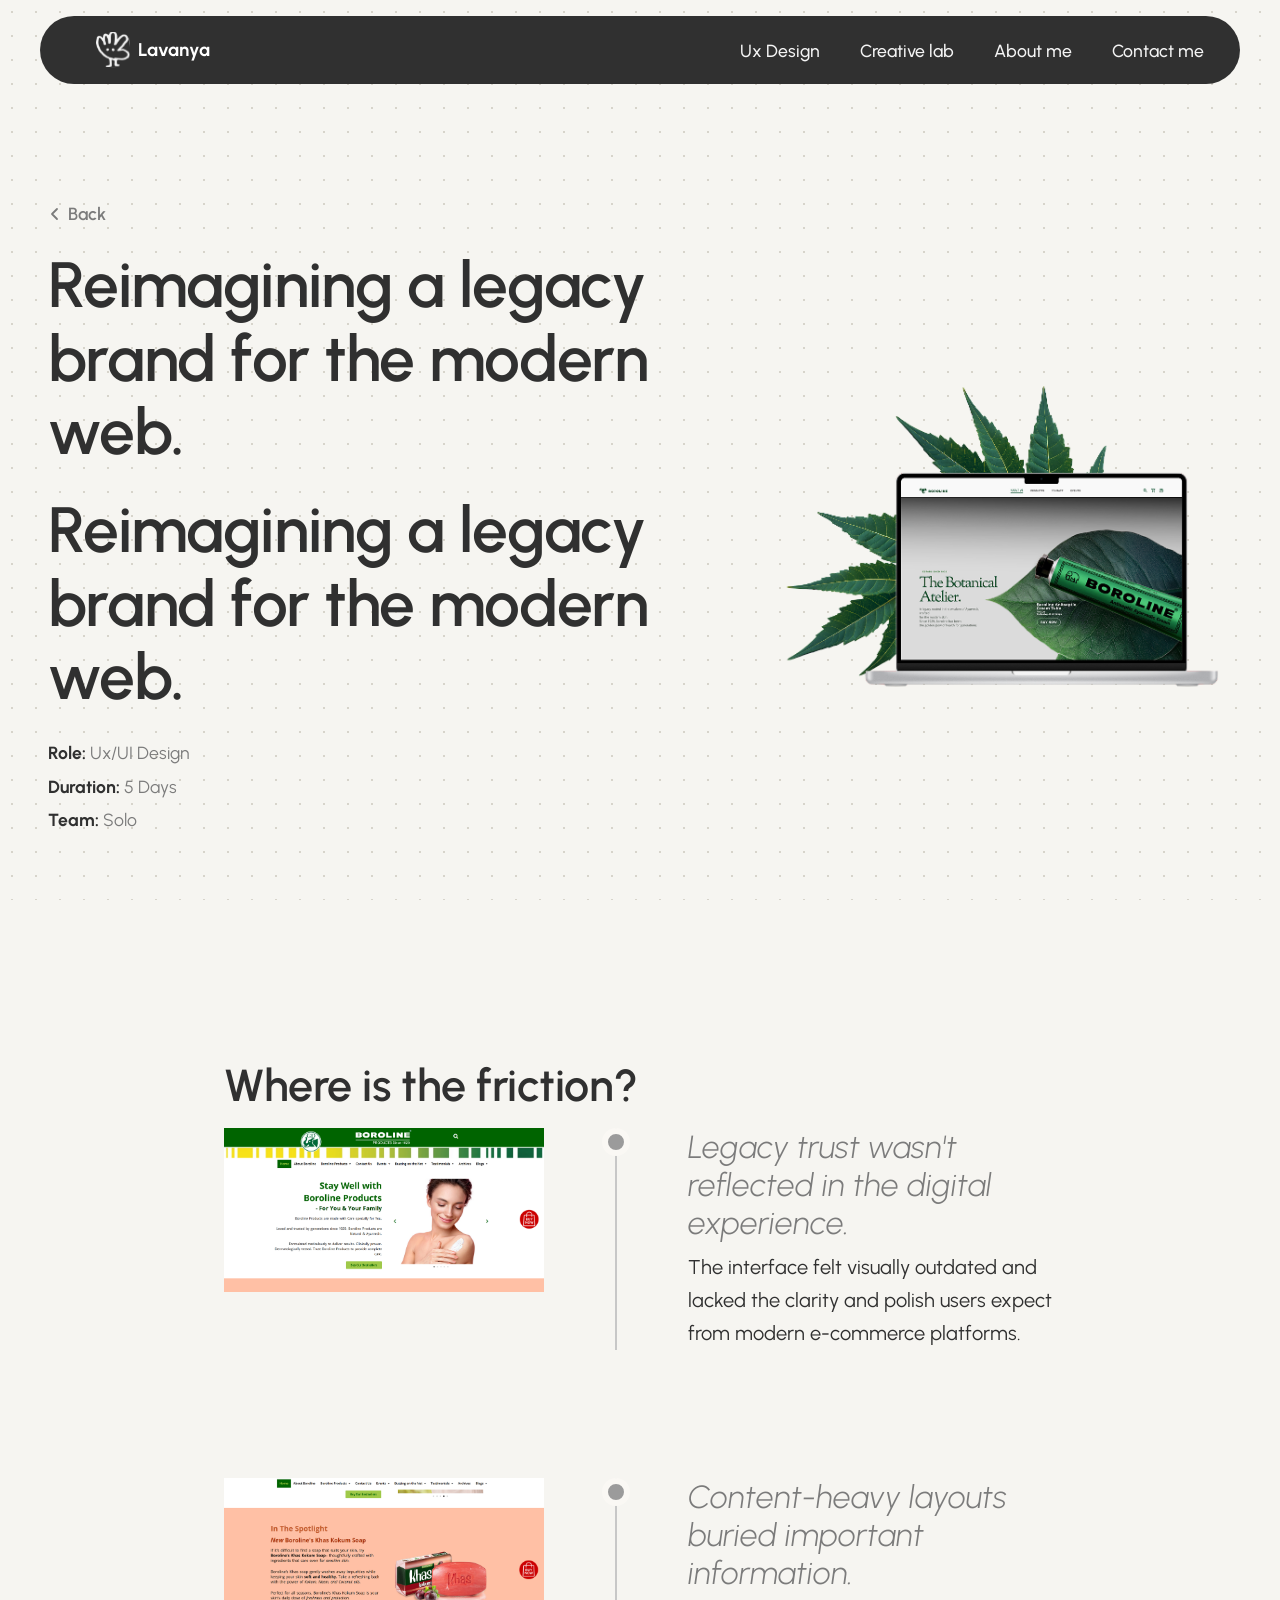
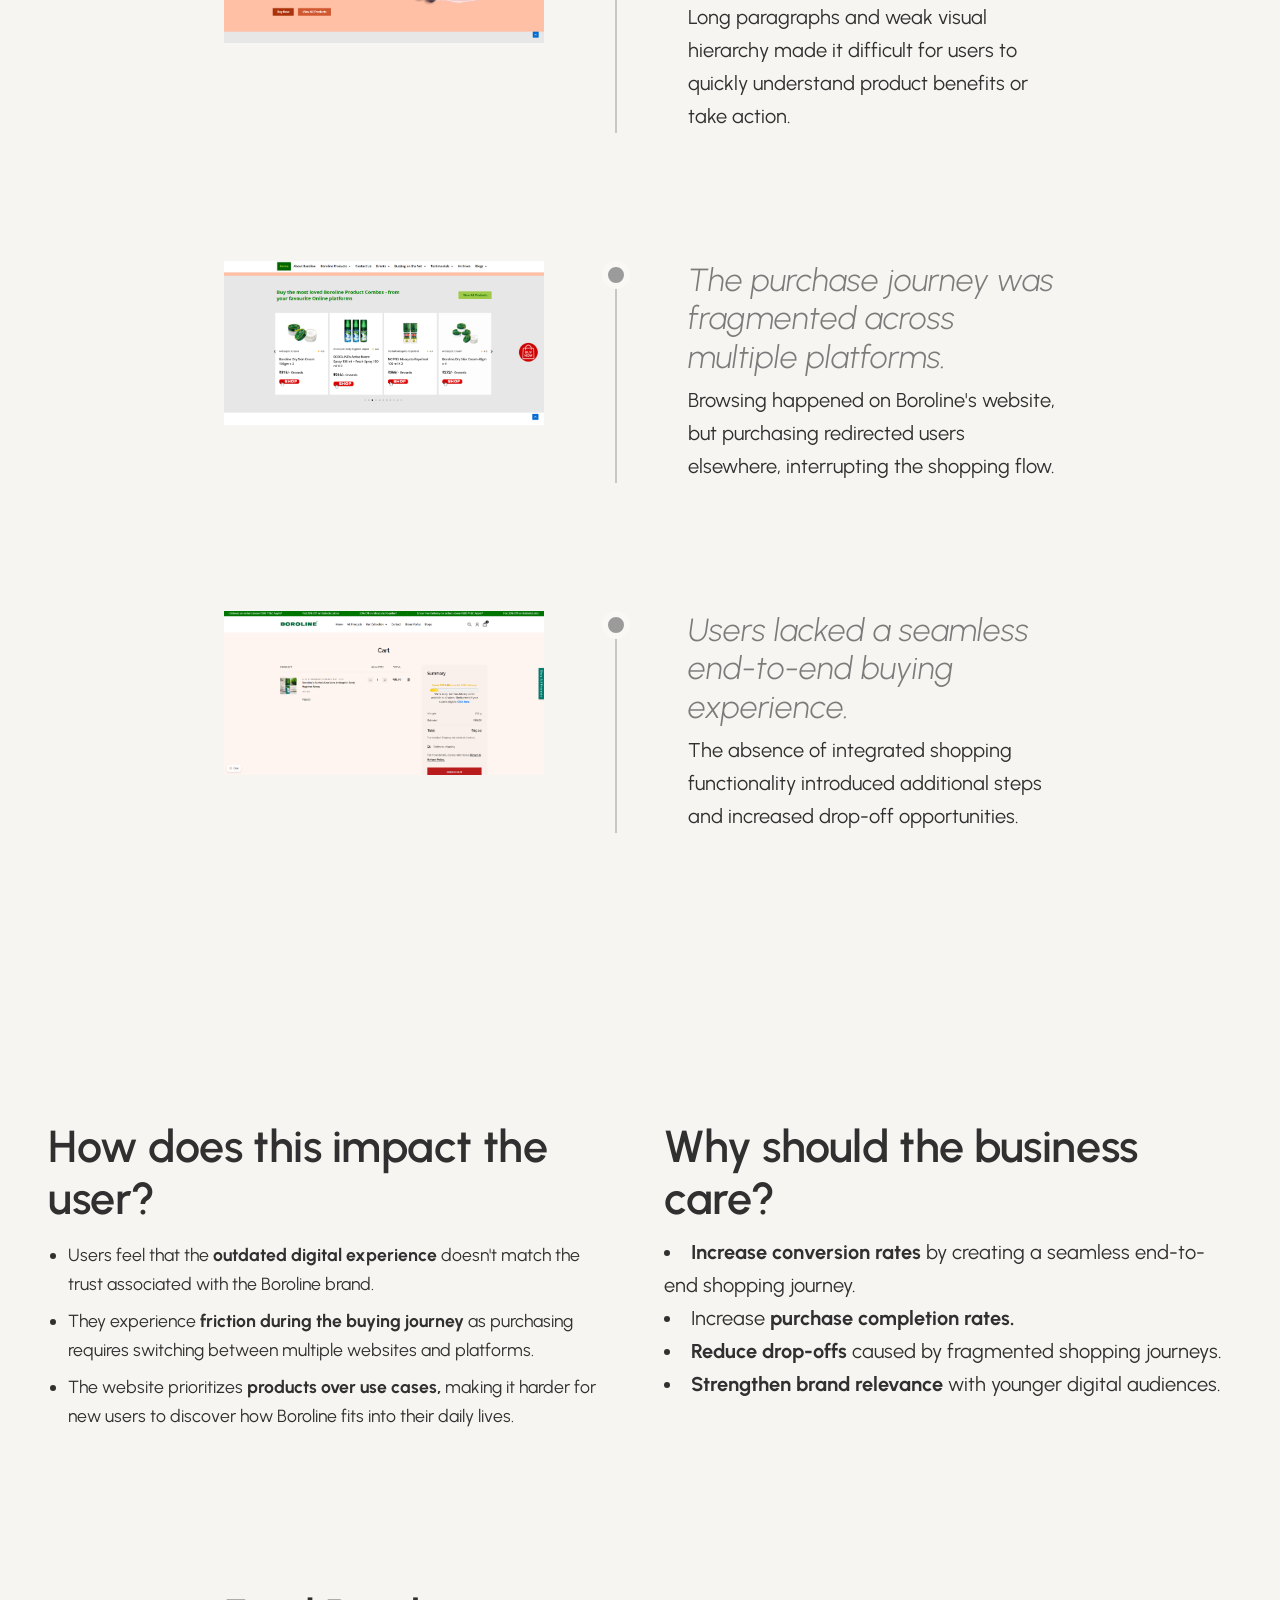
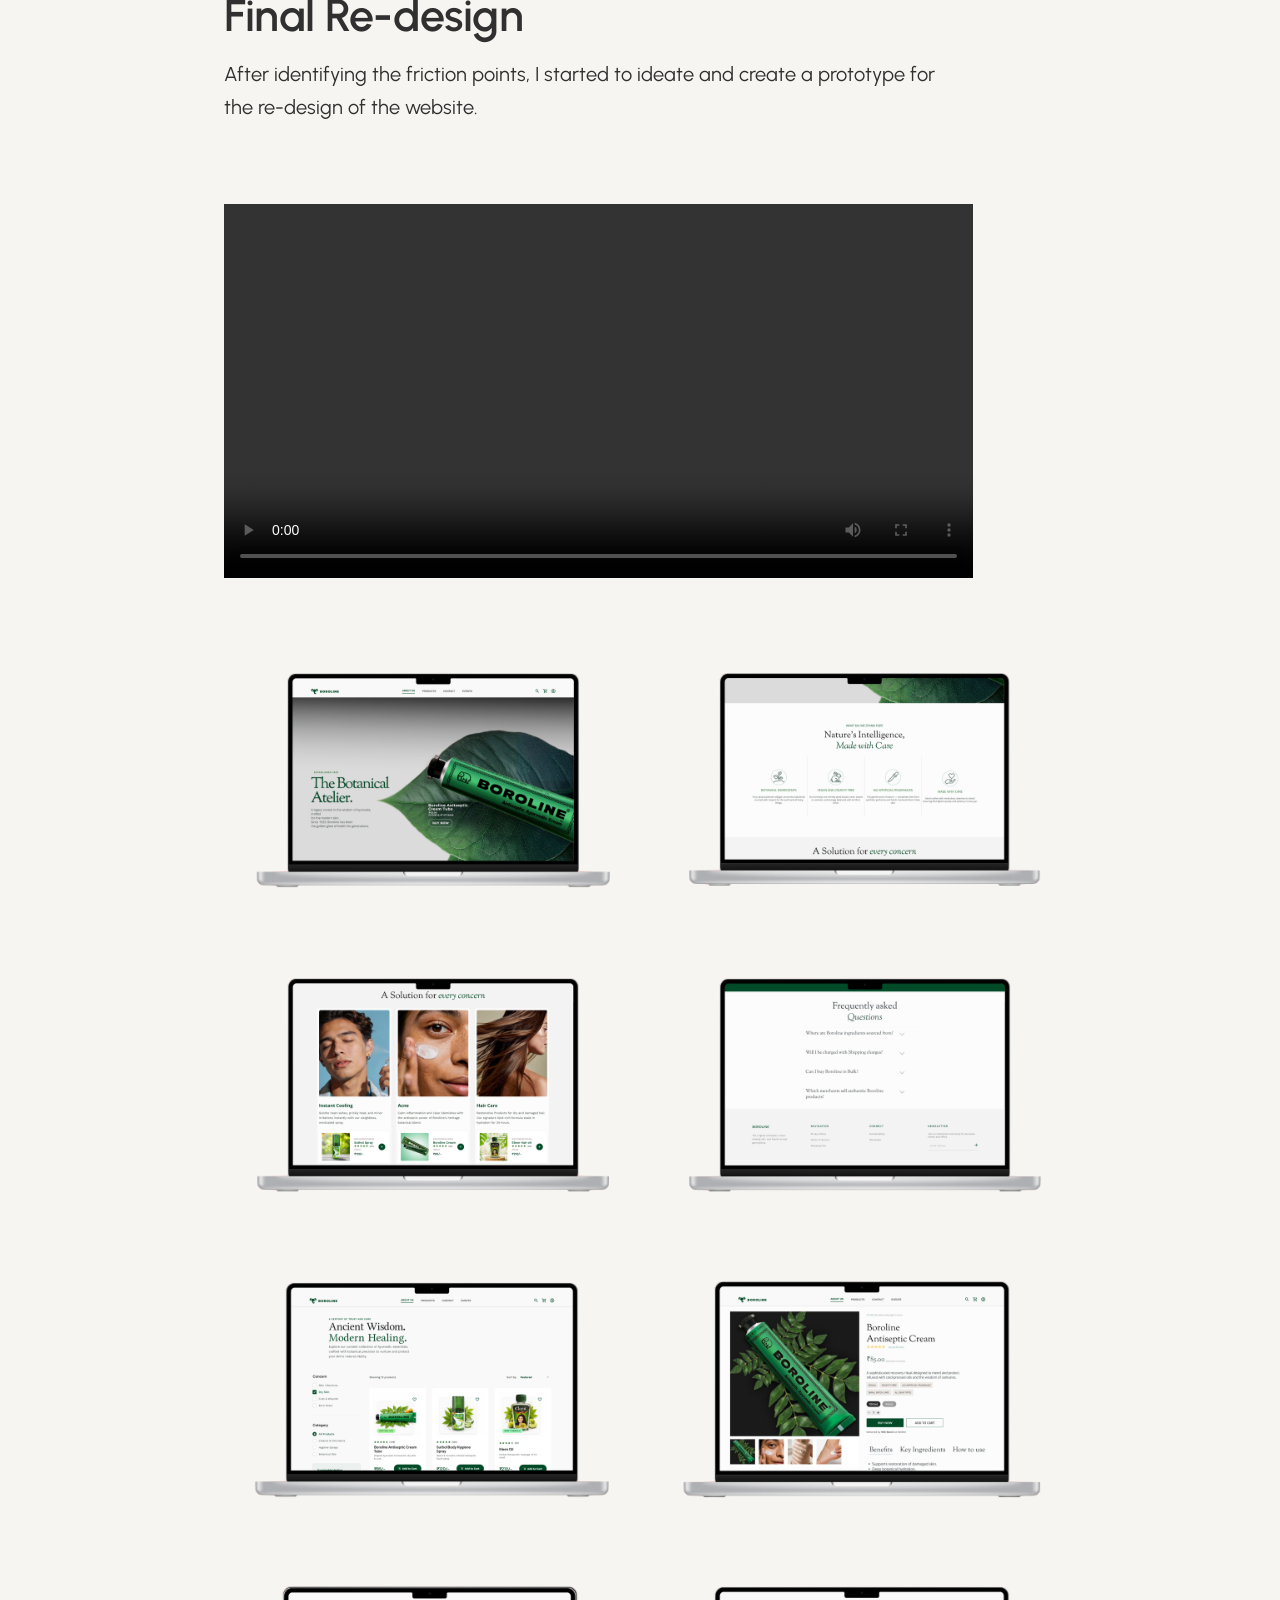
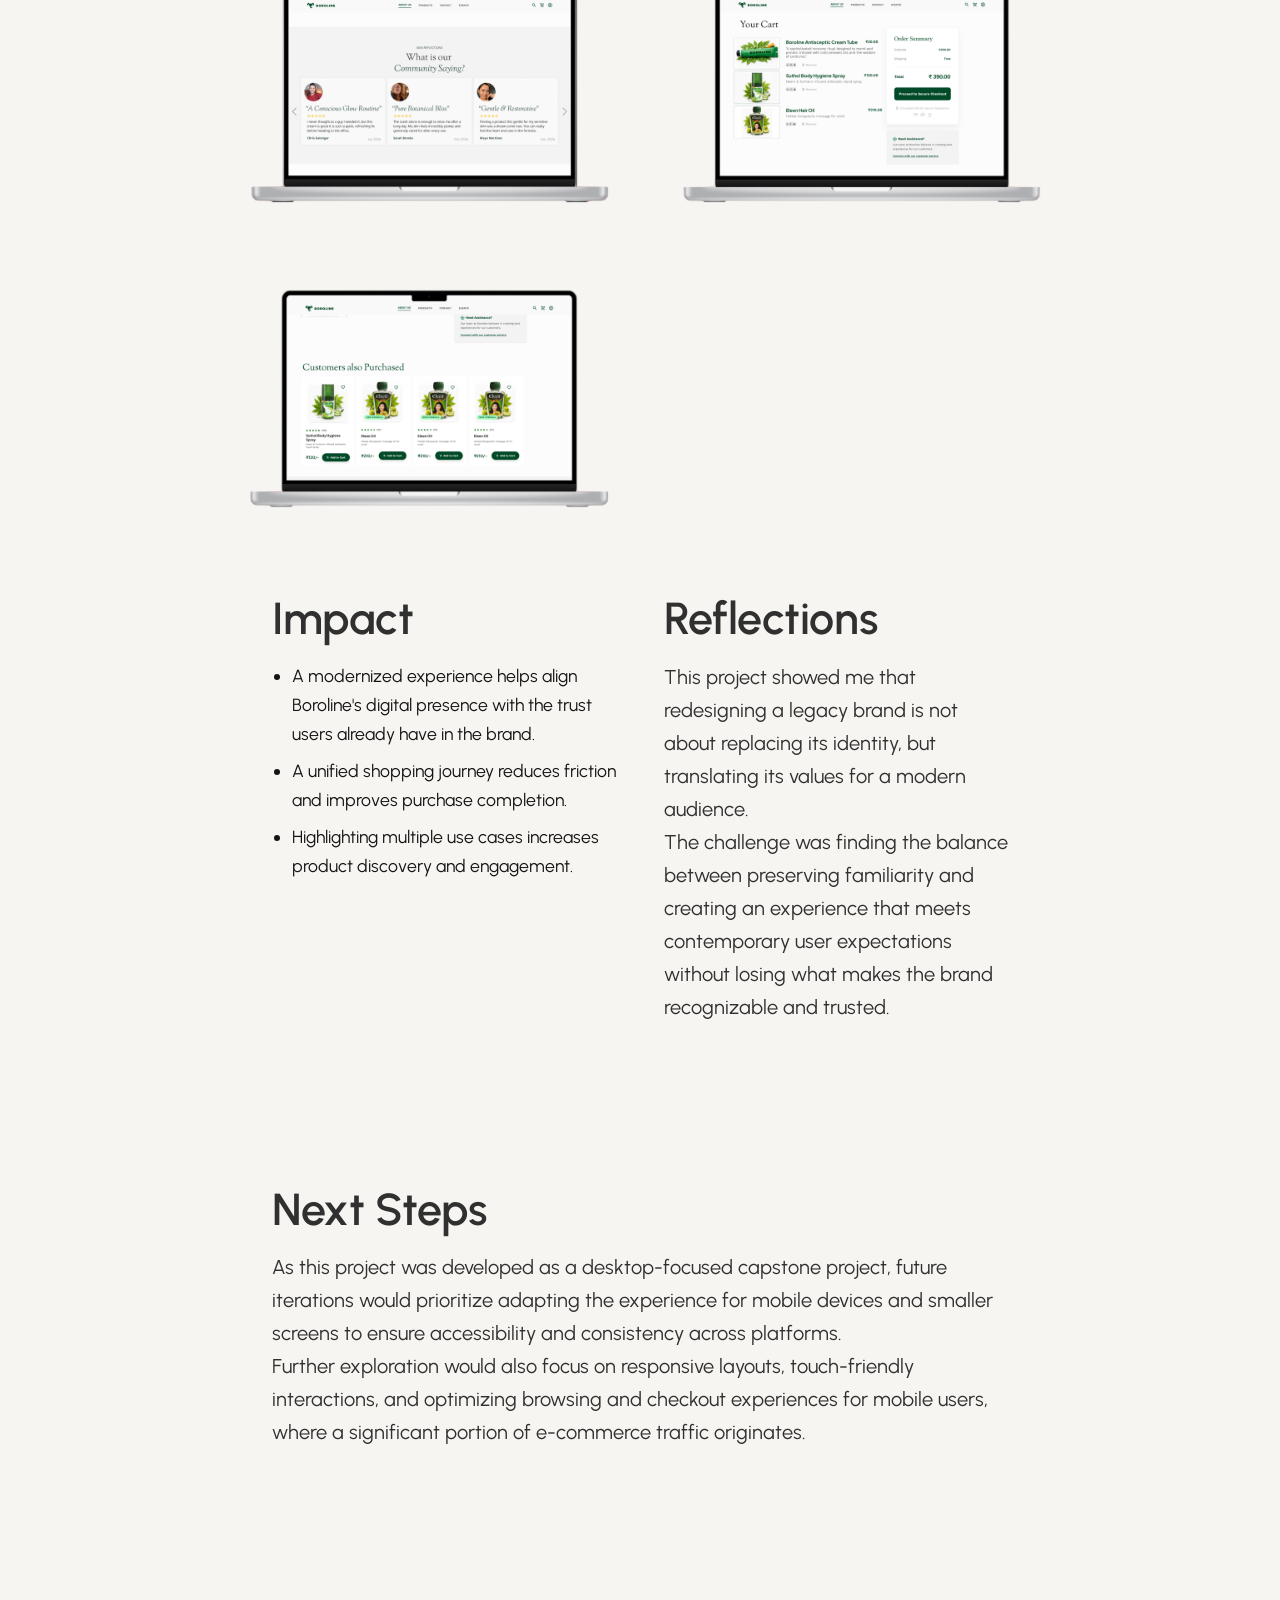
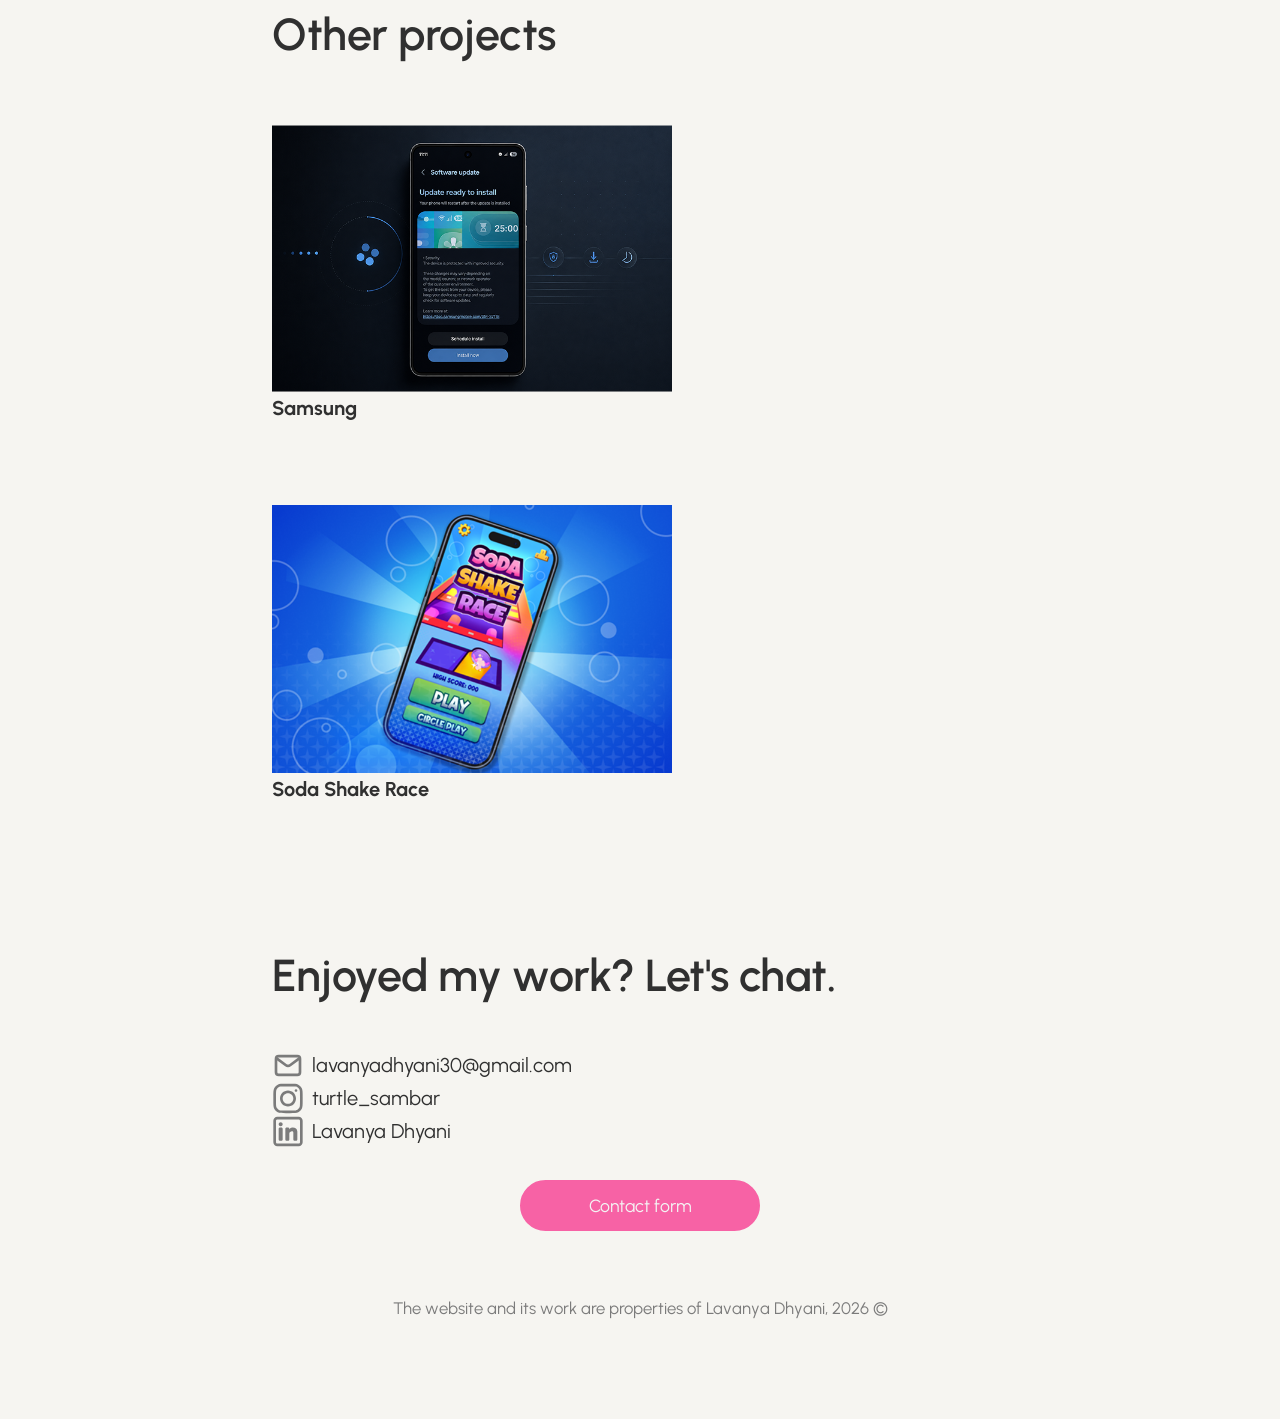
==== commit f0062efe: "15-07-2026 20:02" ====
--- a/Boroline.html
+++ b/Boroline.html
@@ -91,6 +91,7 @@
             Back
           </a>
           <h1>Reimagining a legacy brand for the modern web.</h1>
+          <h1 class="hero-title-reveal"> Reimagining a legacy brand for the modern web.</h1>
           <ul class="cs-meta-list">
             <li><span class="meta-label">Role:</span> Ux/UI Design</li>
             <li><span class="meta-label">Duration:</span> 5 Days</li>
--- a/css/style.css
+++ b/css/style.css
@@ -1837,5 +1837,33 @@
  
 }
 
-
-
+.hero-title-reveal {
+    opacity: 0;
+    transform: translateY(50px);
+
+    animation: heroReveal 1s ease-out forwards;
+    animation-delay: 0.25s;
+}
+
+@keyframes heroReveal {
+    from {
+        opacity: 0;
+        transform: translateY(50px);
+    }
+
+    to {
+        opacity: 1;
+        transform: translateY(0);
+    }
+}
+
+.lab-title {
+  opacity:1; 
+}
+
+.lab-title:hover {
+  opacity: 0.7;
+  text-decoration: underline;
+}
+
+
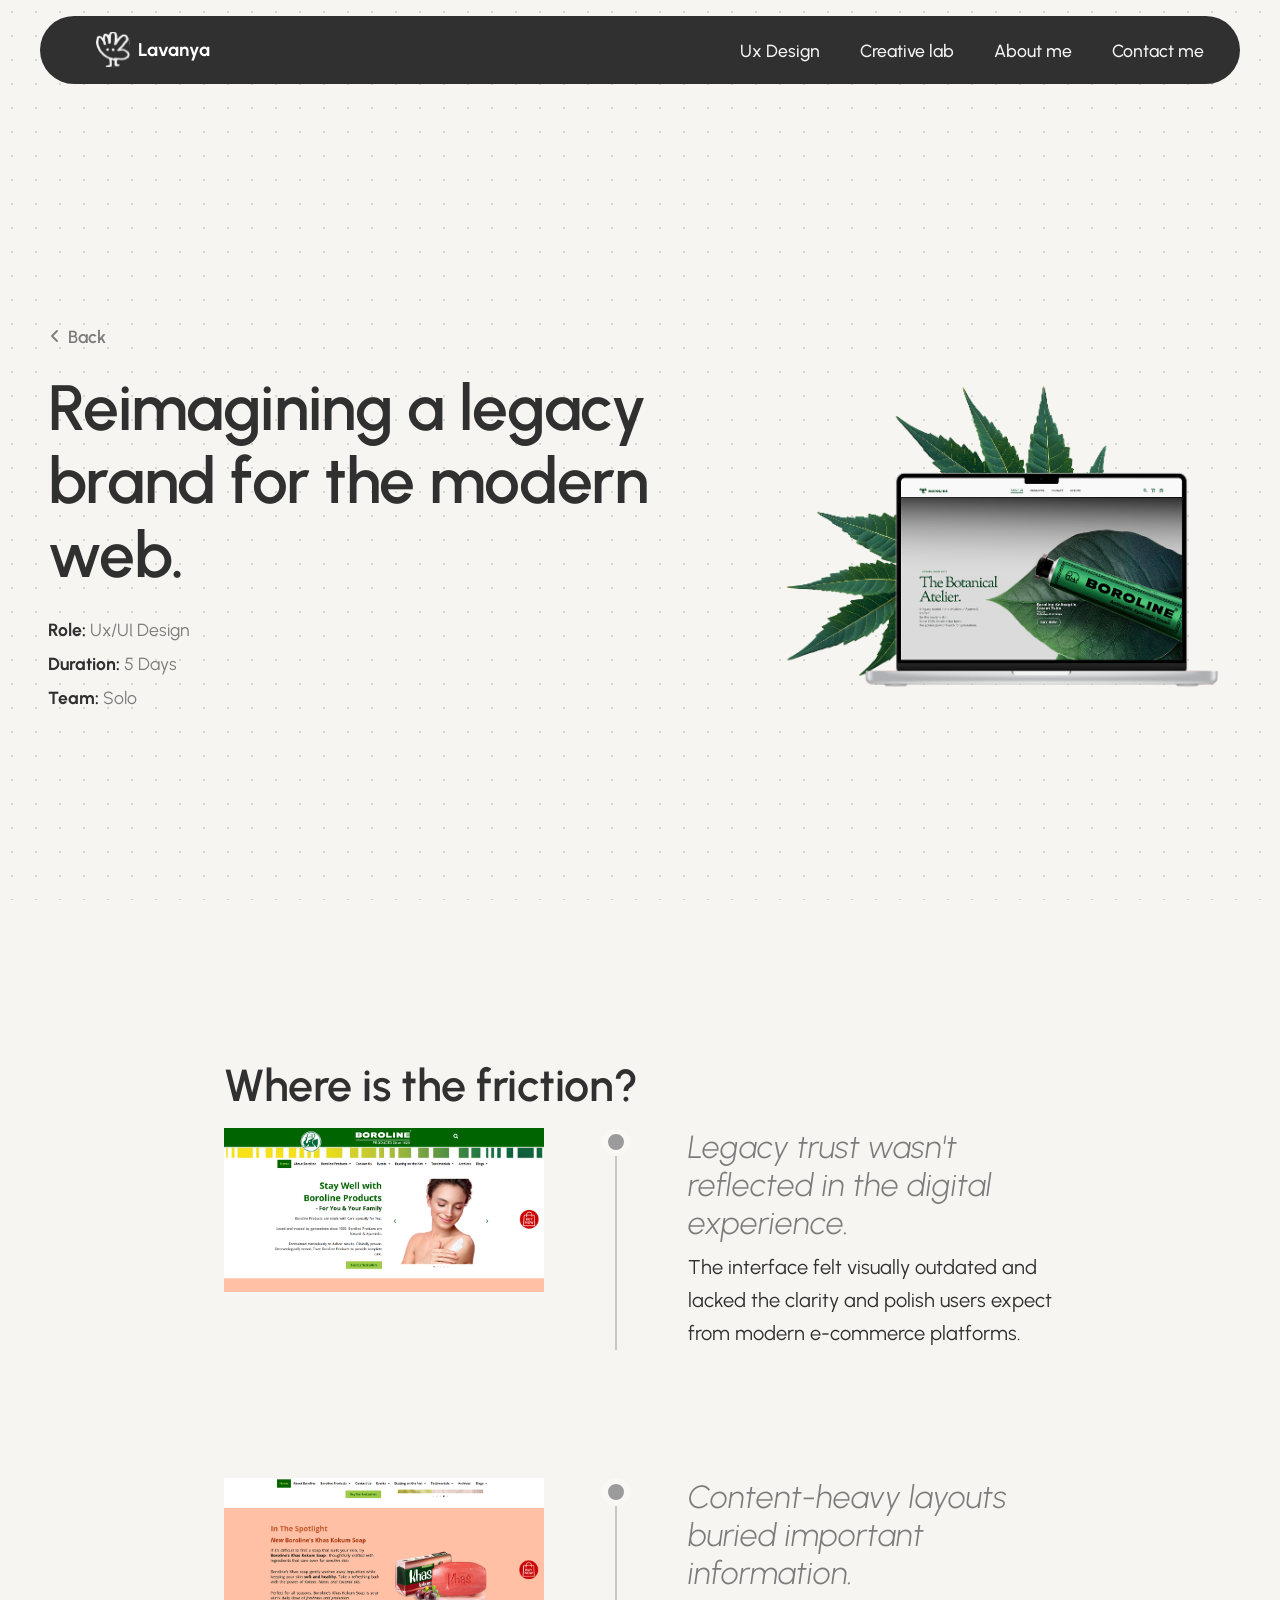
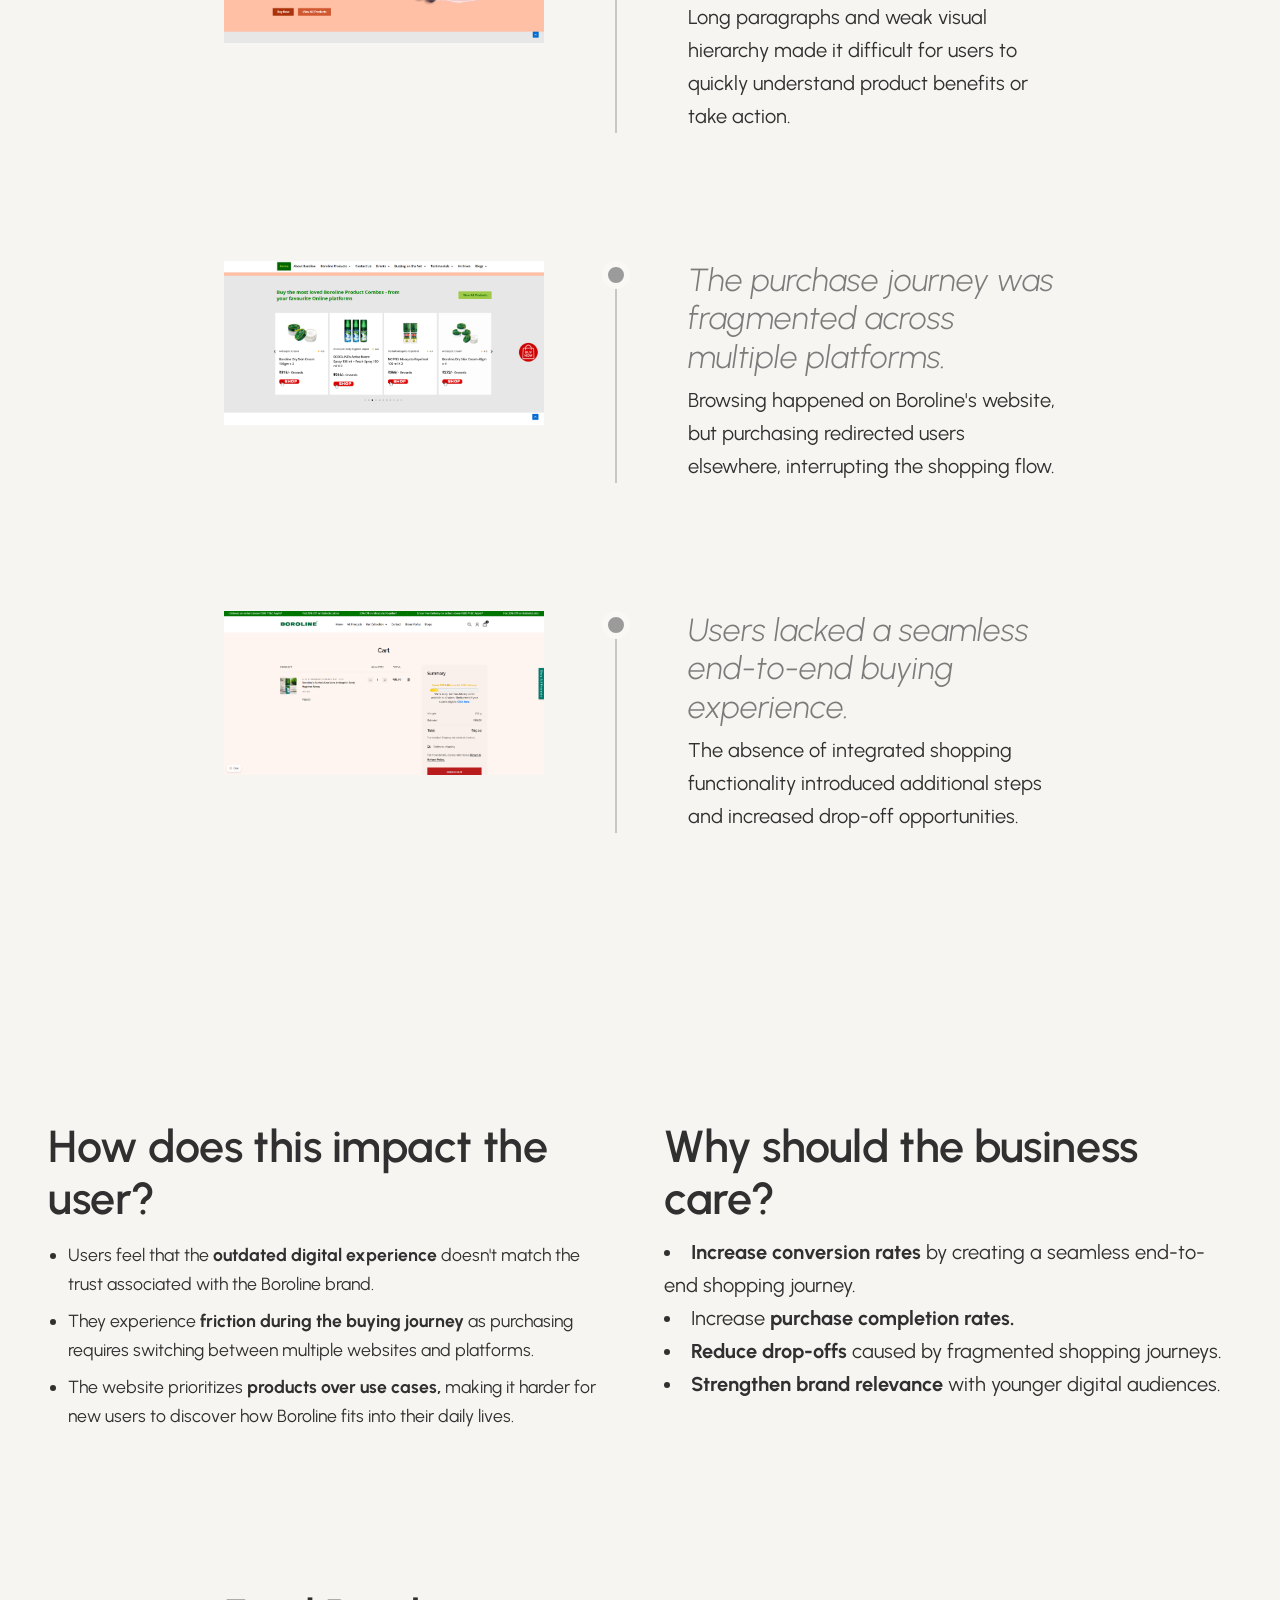
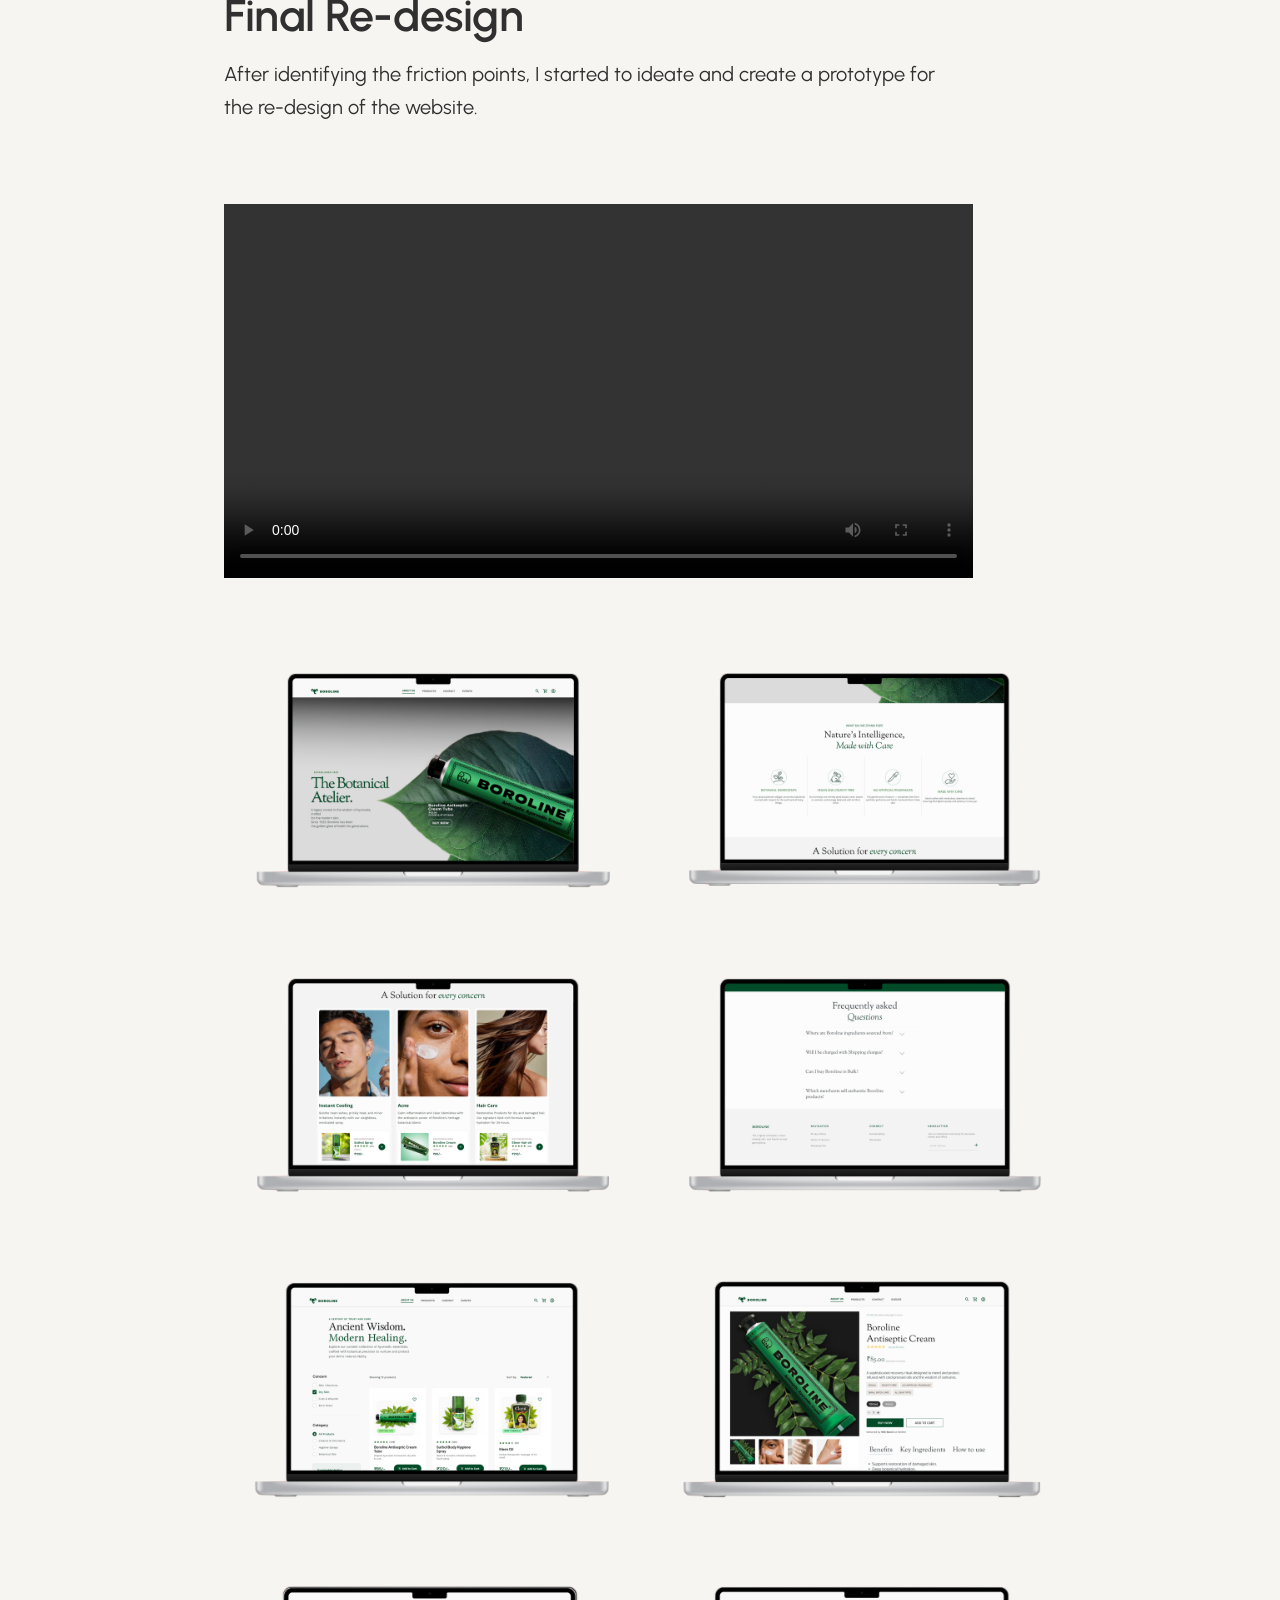
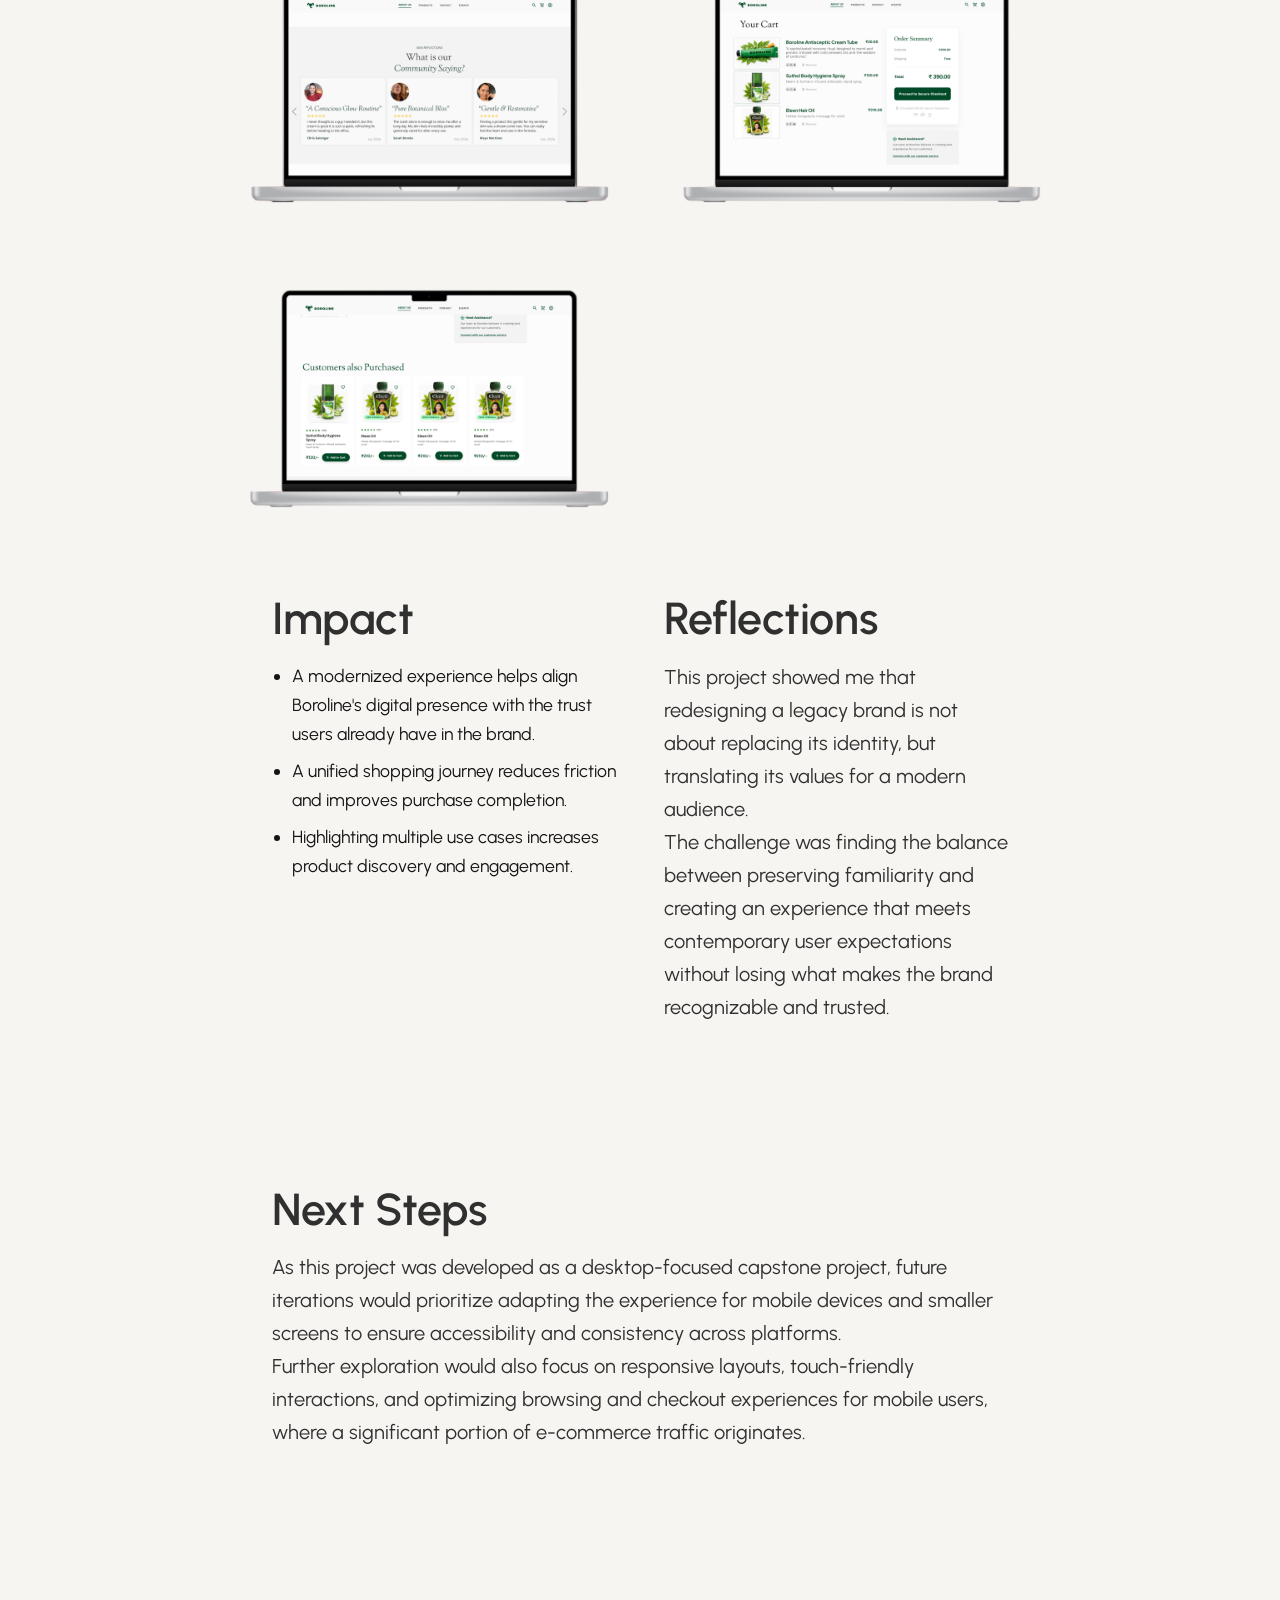
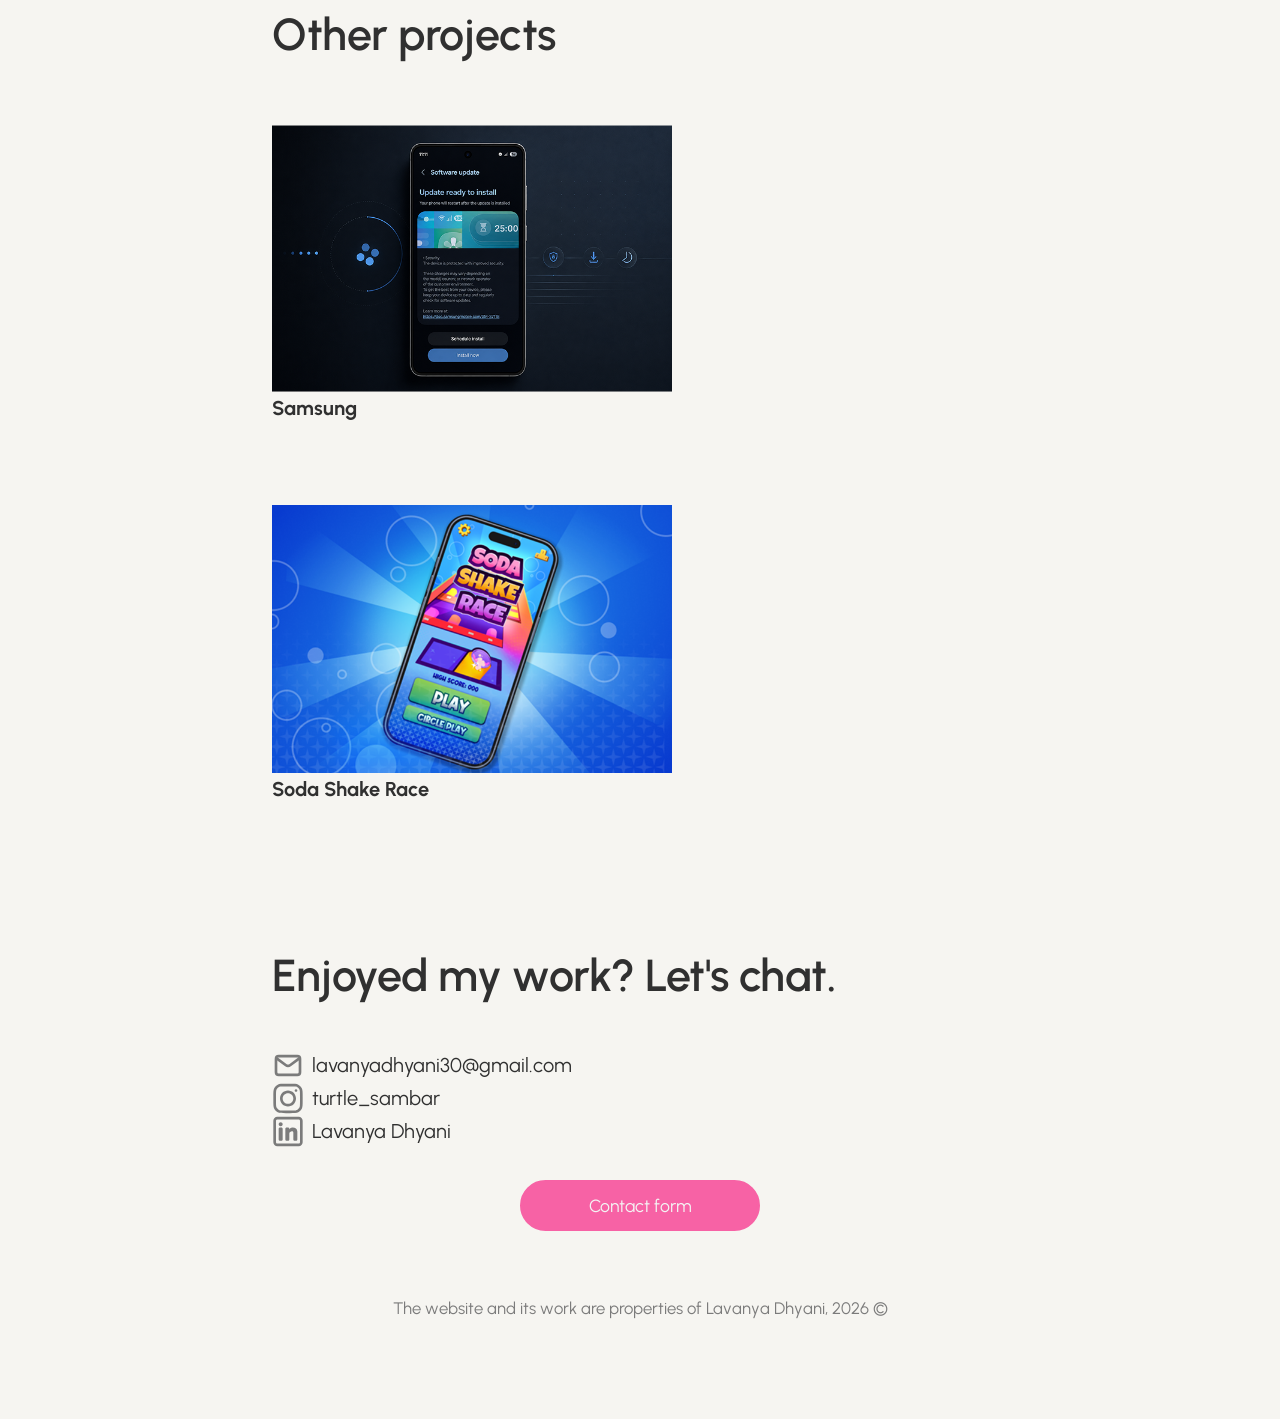
==== commit c36dc5e9: "Update Boroline.html" ====
--- a/Boroline.html
+++ b/Boroline.html
@@ -90,7 +90,6 @@
             </svg>
             Back
           </a>
-          <h1>Reimagining a legacy brand for the modern web.</h1>
           <h1 class="hero-title-reveal"> Reimagining a legacy brand for the modern web.</h1>
           <ul class="cs-meta-list">
             <li><span class="meta-label">Role:</span> Ux/UI Design</li>
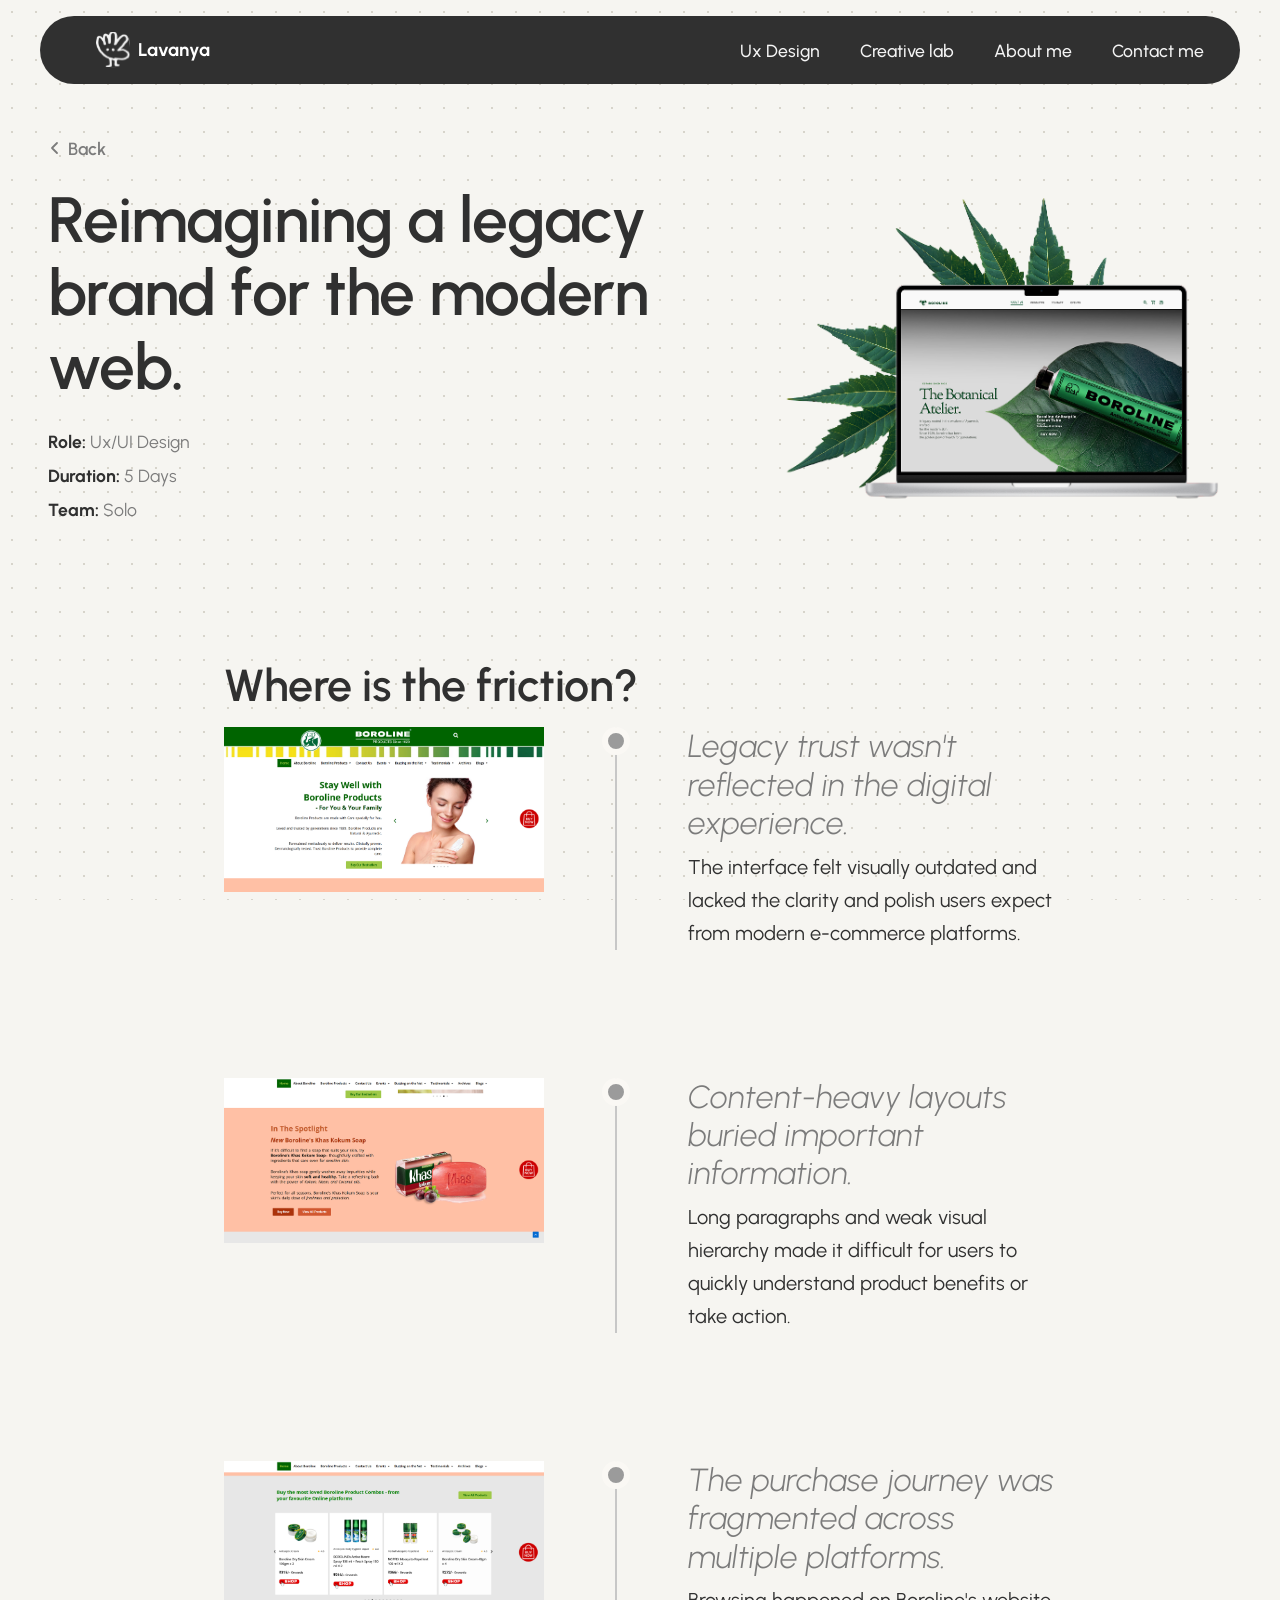
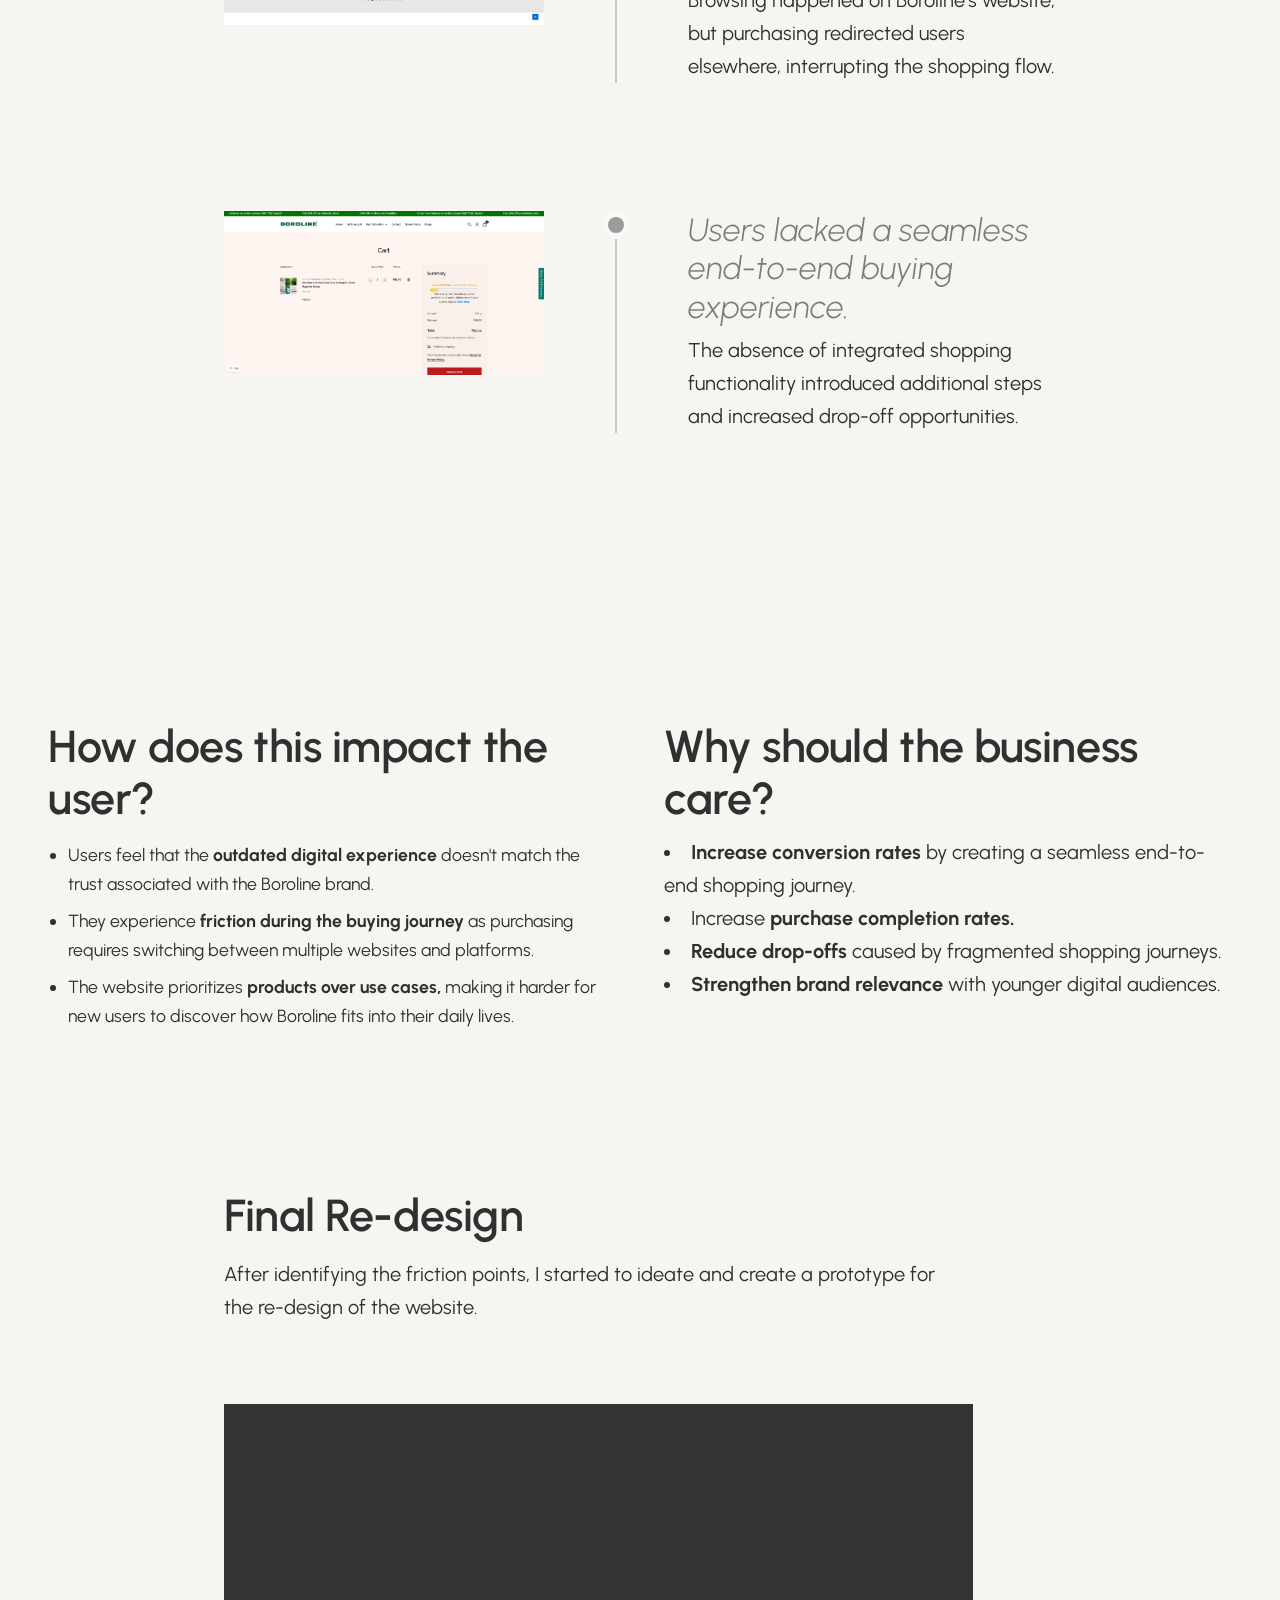
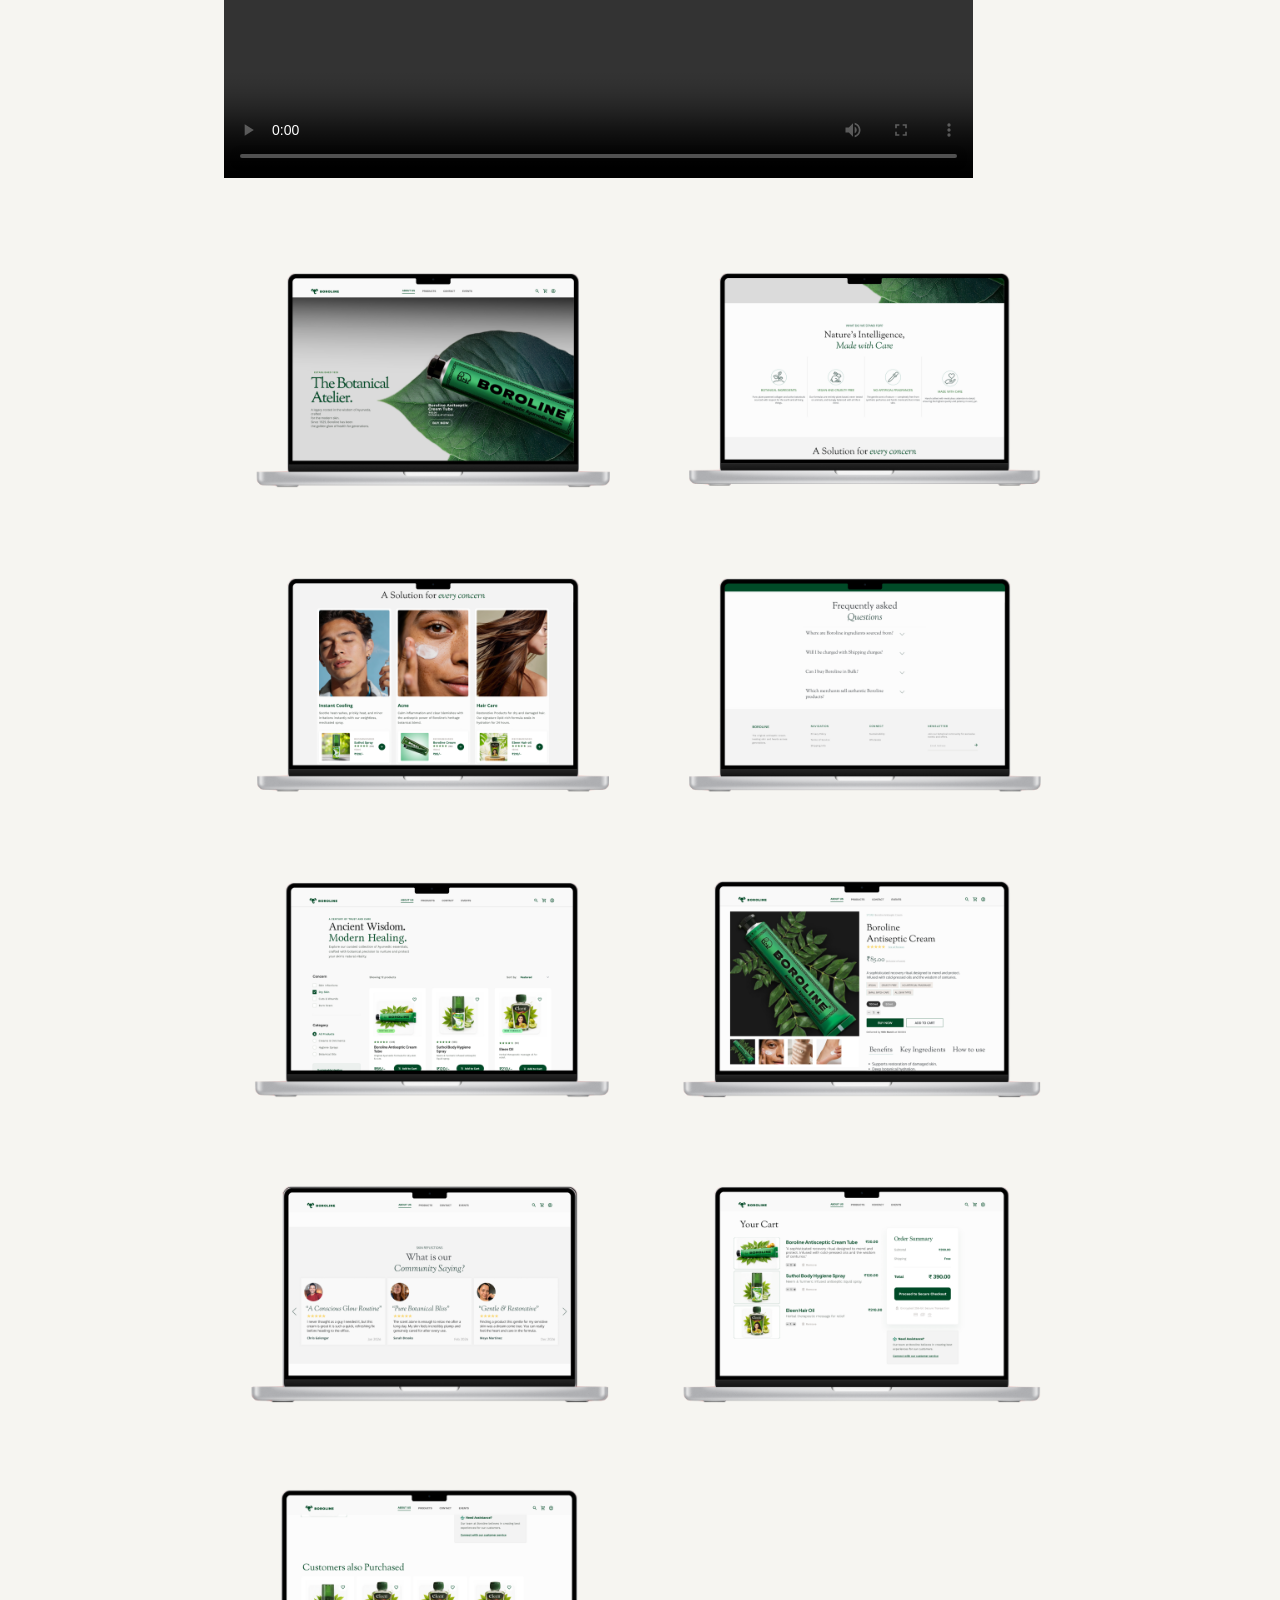
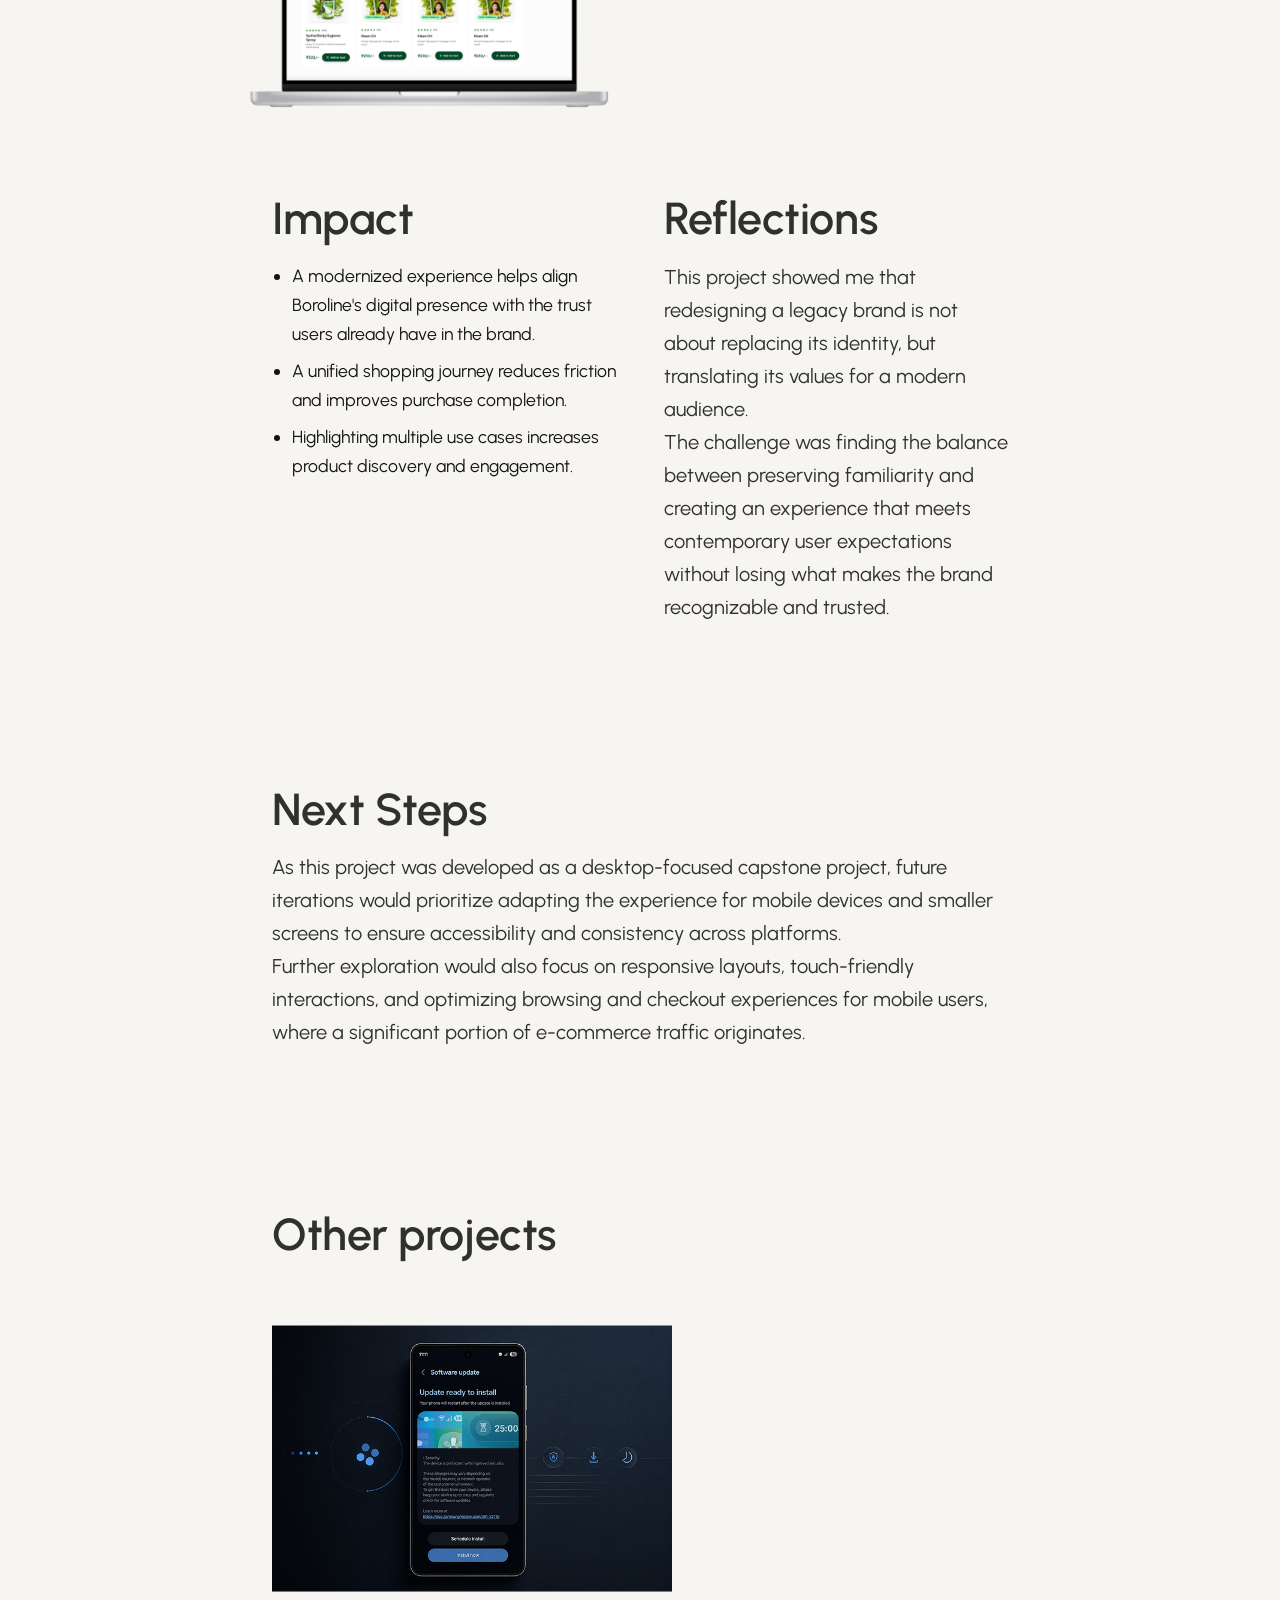
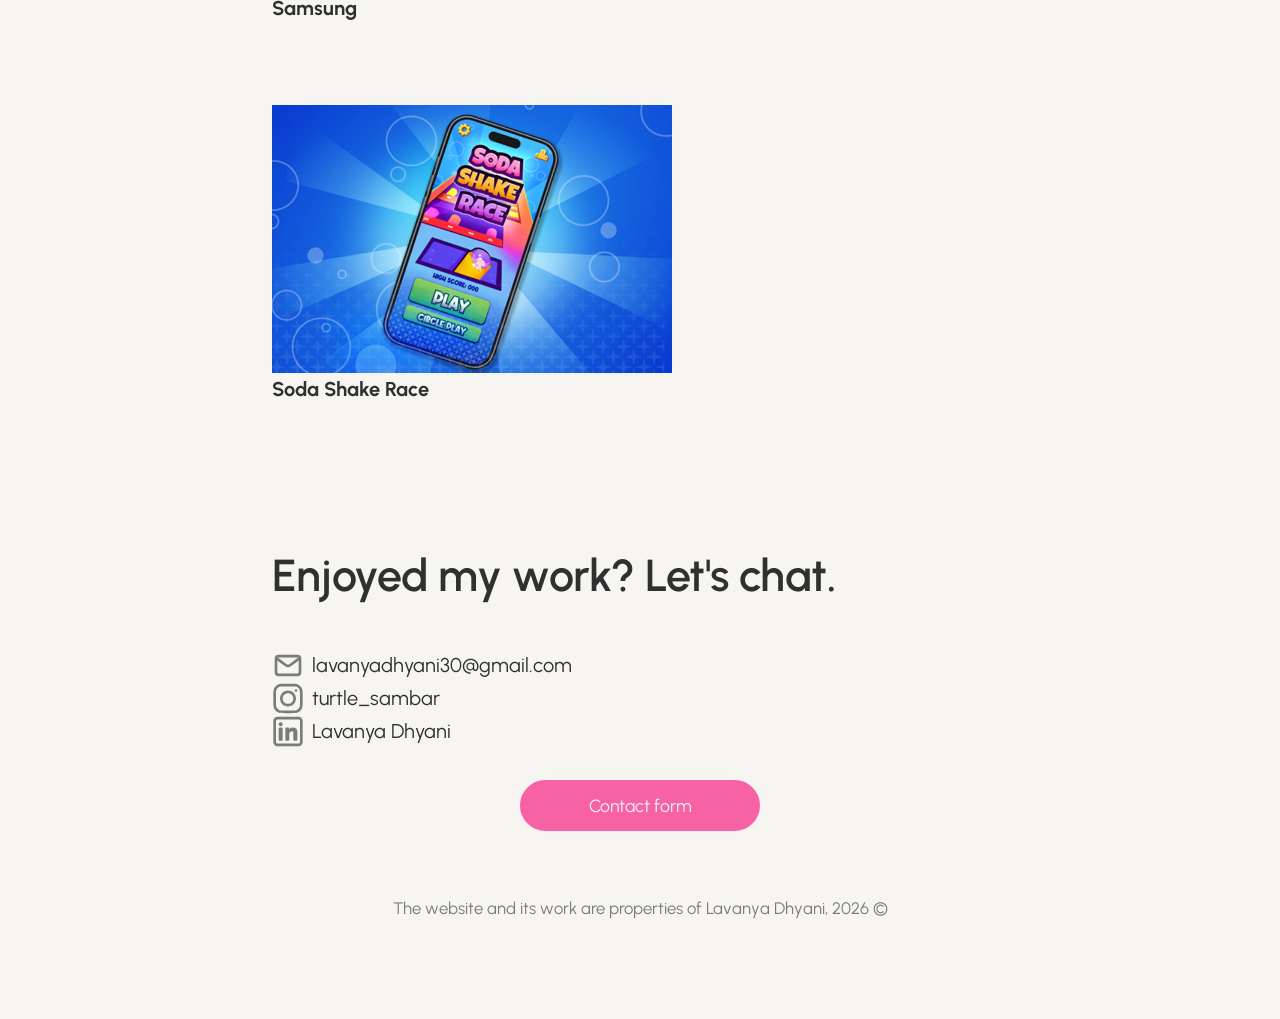
==== commit a2b5d7b4: "15-07-2026 21:38" ====
--- a/Boroline.html
+++ b/Boroline.html
@@ -20,7 +20,7 @@
   <header class="site-header" id="top">
     <div class="nav-pill">
 
-      <a class="logo" href="#hero-content" aria-label="Lavanya, back to top of page">
+      <a class="logo" href="index.html" aria-label="Lavanya, back to top of page">
         <svg class="logo-icon" viewBox="0 0 32 32" aria-hidden="true" focusable="false">
           <img src="assets/images/logo.svg" alt="hand caricature that waves at you">
         </svg>
@@ -51,7 +51,7 @@
   <div class="mobile-menu" id="mobile-menu" role="dialog" aria-modal="true" aria-label="Site navigation" aria-hidden="true">
     <div class="mobile-menu-inner">
       <div class="mobile-menu-header">
-        <a class="logo logo--light" href="#top" aria-label="Lavanya, back to top of page">
+        <a class="logo logo--light" href="index.html" aria-label="Lavanya, back to homepage">
           <svg class="logo-icon" viewBox="0 0 32 32" aria-hidden="true" focusable="false">
              <img src="assets/images/logo.svg" alt="hand caricature that waves at you">
           </svg>
--- a/css/style.css
+++ b/css/style.css
@@ -767,6 +767,8 @@
 }
 .meta-label-case {
   font-size: 1.75rem;
+  font-weight: 700;
+  color: var(--color-text);
 }
 
 
@@ -1168,9 +1170,9 @@
 .cs-hero {
   display: flex;
   position: relative;
-  height: 100vh;
+ 
   padding-top: calc(var(--nav-height) + 4rem);
-  padding-bottom: ;
+  padding-bottom: 1rem;
   padding-inline: var(--container-pad);
   
   justify-content: center;
@@ -1236,7 +1238,7 @@
 
 @media (min-width: 400px) {
   .cs-hero {
-    margin-bottom: 5rem;
+    margin-bottom: 2.5rem;
   }
 }
 
